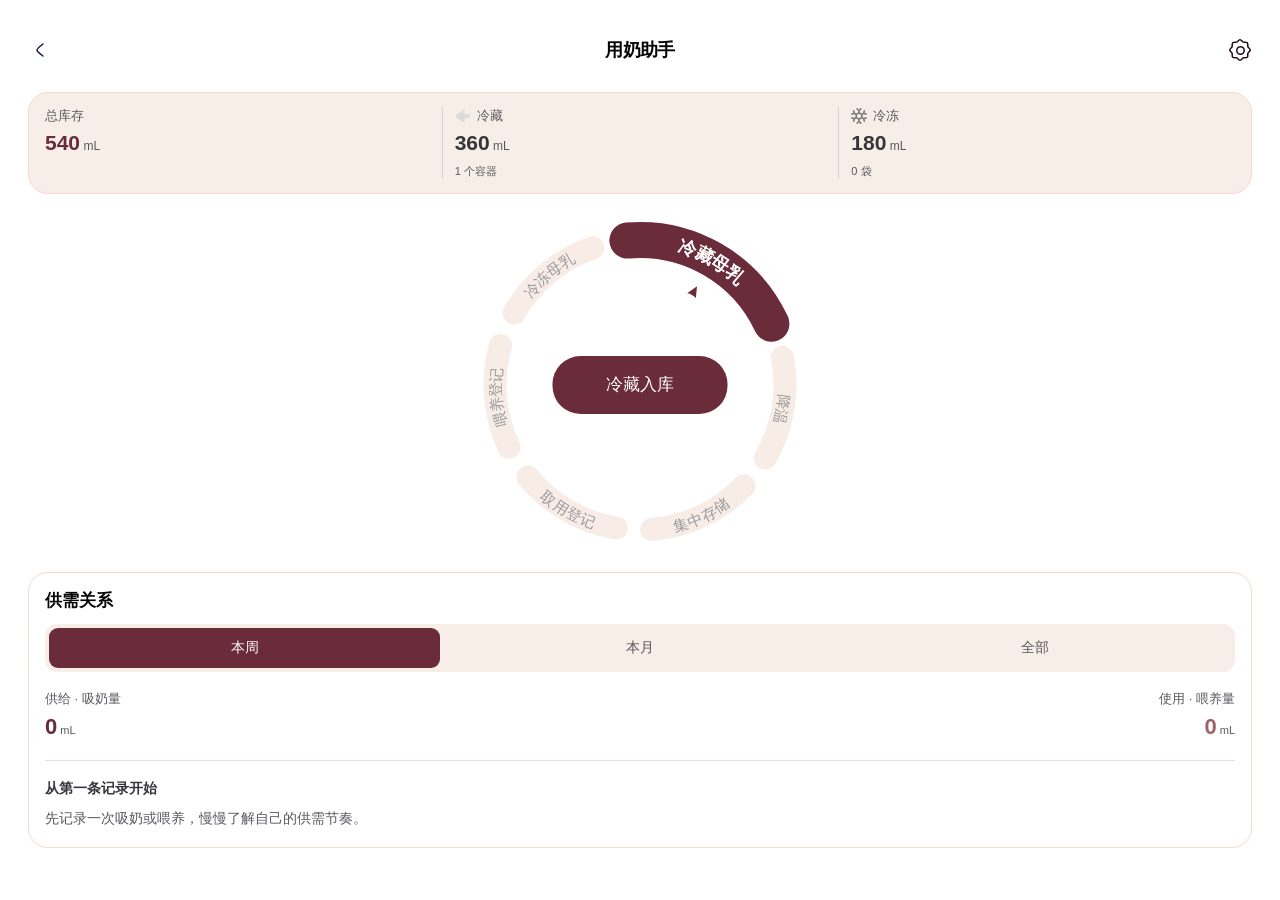
==== milk-flow/index.html @ 98e2536b "Publish standalone milk assistant demo" ====
<!doctype html>
<html lang="zh-CN">
<head><meta charset="utf-8"><meta name="viewport" content="width=device-width,initial-scale=1"><title>用奶助手 · Momcozy</title><link rel="stylesheet" href="style.css?v=20261014-layout-foundation-25"><link rel="stylesheet" href="embedded.css?v=20261014-layout-foundation-25"></head>
<body>
<main class="showcase">
  <button id="reset" hidden></button>
  <section id="milk-flow-root" class="phone" aria-label="母乳管理 App 演示"><div class="status"><b>9:41</b><span>●●●　▰</span></div><header class="app-header"><button class="flow-back" data-action="flowBack" aria-label="返回"><img src="../assets/ms-back.svg" alt=""></button><h1 id="milk-flow-page-title" class="brand">用奶助手</h1><button class="avatar" aria-label="奶仓设置" data-action="settings"><img src="../assets/figma-review-r2/control-setting-a.svg" alt=""><img src="../assets/figma-review-r2/control-setting-b.svg" alt=""></button></header><div id="page" class="page"></div><div id="resume"></div><nav class="bottom-nav"><button class="selected" data-tab="首页">⌂<span>首页</span></button><button data-tab="记录">◷<span>记录</span></button><button data-tab="我的">○<span>我的</span></button></nav>
    <div id="overlay" class="overlay hidden"><button id="scrim" class="scrim" aria-label="收起待用奶"></button><section class="sheet" role="dialog" aria-modal="true" aria-label="待用奶工具"><div class="handle"></div><header class="sheet-header"><div><span class="eyebrow">MILK FLOW</span><h2 id="sheet-title">待用奶</h2></div><button id="collapse" class="icon-btn" aria-label="收起工具">收起</button></header><div id="sheet-content" class="sheet-content"></div></section></div>
    <div id="interaction-layer" class="interaction-layer hidden"></div>
    <div id="toast" class="toast" role="status"></div>
  </section>
</main><script src="app.js?v=20261014-layout-foundation-25"></script></body></html>
---- milk-flow/style.css ----
/* Momcozy warm palette: Figma Qb1QP9o3bWKKk7hclcImFx, node 44:7576. */
:root{--ink:#35353b;--sub:#59585e;--accent:#6a2b3a;--blush:#fce4e2;--cream:#fef9f6;--line:#f1dace;--gold:#b27a7e}*{box-sizing:border-box}body{margin:0;background:#f8eee8;color:var(--ink);font-family:'Noto Sans SC',-apple-system,BlinkMacSystemFont,'Segoe UI',sans-serif;font-size:14px}button,input,select{font:inherit}button{cursor:pointer;color:inherit}button:focus-visible{outline:3px solid #b27a7e;outline-offset:3px}button{border:0}h1,h2,h3,p{margin:0}button:disabled{opacity:.6;cursor:default}.showcase{min-height:100vh;display:flex;align-items:center;justify-content:center;gap:100px;padding:32px}.intro{width:350px}.eyebrow{font-size:10px;letter-spacing:2px;font-weight:700;color:var(--sub)}.intro h1{font-size:43px;line-height:1.5;letter-spacing:-1px;margin:23px 0}.intro>p{color:var(--sub);line-height:1.9;font-size:16px}.legend{display:flex;gap:20px;margin:30px 0;font-size:12px}.legend span{display:flex;align-items:center;gap:7px}.dot{width:9px;height:9px;border-radius:50%;display:inline-block}.muted{background:#f1dace}.mint{background:#deaba6}.dark{background:var(--accent)}.demo-note{font-size:12px;line-height:1.9;color:var(--sub);border-top:1px solid #f1dace;padding-top:20px}.reset{padding:12px 0;background:transparent;color:var(--sub);font-size:12px;margin-top:12px}.phone{position:relative;width:414px;height:850px;background:#fef9f6;border:8px solid #fff;border-radius:46px;box-shadow:0 20px 70px #6a2b3a18;overflow:hidden;flex-shrink:0}.status{height:39px;display:flex;justify-content:space-between;padding:13px 25px 0;font-size:11px}.app-header{height:75px;padding:16px 23px;display:flex;align-items:center;justify-content:space-between}.brand{font-size:24px;font-weight:700;letter-spacing:-1px}.brand span{display:block;font-size:10px;letter-spacing:2px;font-weight:400;color:var(--sub);margin-top:2px}.avatar{width:36px;height:36px;border-radius:50%;background:#fce4e2;font-weight:600}.page{padding:18px 22px 115px;height:calc(100% - 176px);overflow:auto}.greeting{font-size:23px;margin:4px 0 8px}.muted-text{color:var(--sub);font-size:12px;line-height:1.7}.section-label{font-size:11px;color:var(--sub);letter-spacing:1px;margin:26px 0 12px}.card{background:#fff;border:1px solid var(--line);border-radius:22px;padding:19px;margin-bottom:12px}.inventory{display:flex;justify-content:space-between;align-items:center}.quantity{font-size:28px;letter-spacing:-1px;font-weight:600;margin:12px 0 4px}.quantity small{font-size:12px;letter-spacing:0;color:var(--sub);font-weight:400}.pill{padding:5px 8px;border-radius:9px;font-size:10px;background:var(--blush);color:var(--accent);display:inline-block}.flow-card{background:#fff0ef;border-color:#f1dace;text-align:left;display:block;width:100%;position:relative}.flow-card h3{font-size:19px;margin:4px 0 8px}.flow-card p{font-size:12px;color:var(--sub);line-height:1.7;max-width:230px}.flow-card .arrow{position:absolute;right:20px;top:30px;font-size:25px}.mini-ring{width:54px;height:54px;border:7px solid #efbbb8;border-top-color:var(--accent);border-radius:50%;float:right;margin-top:12px}.mini-label{font-size:11px;margin-top:17px;color:var(--accent)}.bottom-nav{height:62px;position:absolute;bottom:0;left:0;right:0;background:#fff;border-top:1px solid var(--line);display:flex;justify-content:space-around;padding:6px 0 11px;z-index:2}.bottom-nav button{background:none;width:75px;font-size:22px;color:#b27a7e}.bottom-nav span{display:block;font-size:10px;margin-top:2px}.bottom-nav .selected{color:var(--accent)}.resume-bar{position:absolute;bottom:75px;left:14px;right:14px;padding:12px 14px;background:var(--ink);color:#fff;border-radius:16px;box-shadow:0 5px 20px #6a2b3a20;z-index:3;text-align:left;width:calc(100% - 28px);display:flex;align-items:center;gap:10px}.resume-bar .pulse{width:7px;height:7px;background:#efbbb8;border-radius:50%;flex-shrink:0}.resume-bar b{display:block;font-size:12px}.resume-bar small{display:block;font-size:10px;color:#fce4e2;margin-top:3px}.resume-bar .chev{margin-left:auto}.hidden{display:none!important}.overlay{position:absolute;inset:0;z-index:10}.scrim{position:absolute;inset:0;background:#35353b3d;animation:fade .2s}.sheet{position:absolute;bottom:0;left:0;right:0;height:calc(100% - 48px);border-radius:29px 29px 0 0;background:#fef9f6;display:flex;flex-direction:column;animation:rise .4s cubic-bezier(.2,.8,.2,1)}.handle{width:35px;height:4px;border-radius:5px;background:#deaba6;flex-shrink:0;margin:11px auto 0}.sheet-header{display:flex;justify-content:space-between;align-items:center;padding:15px 22px 8px;flex-shrink:0}.sheet-header h2{font-size:21px;margin-top:4px}.icon-btn{background:#f8eee8;border-radius:50%;width:33px;height:33px;font-size:23px}.sheet-content{padding:10px 19px 24px;overflow-y:auto;flex:1;min-height:0}.scope{display:flex;align-items:center;justify-content:space-between;margin:0 3px 7px}.scope small{font-size:11px;color:var(--sub)}.text-btn{background:none;padding:7px 4px;font-size:11px;color:var(--accent)}.dial-wrap{position:relative;max-width:350px;margin:auto}.dial{width:100%;display:block;overflow:visible}.sector{cursor:pointer;transition:stroke .2s}.sector:hover{filter:brightness(.95)}.dial text{font-family:inherit;pointer-events:none}.sector-used{stroke-dasharray:700;animation:sweep .65s ease-out}.sub-node{cursor:pointer;animation:fade .25s}.center-title{font-size:18px;font-weight:600;fill:var(--ink)}.center-sub{font-size:11px;fill:var(--sub)}.dial-label{font-size:11px;font-weight:500;fill:var(--ink)}.dial-center-button{cursor:pointer}.context-row{display:flex;gap:8px;margin:7px 0 14px}.context-row button{flex:1;padding:10px;border:1px solid var(--line);background:#fff;border-radius:13px;font-size:11px}.context-row button.active{background:#fff0ef;border-color:#deaba6}.task-card{background:#fff0ef;padding:12px 14px;border-radius:14px;display:flex;justify-content:space-between;align-items:center;margin-bottom:12px;font-size:12px}.task-card small{display:block;color:var(--sub);font-size:10px;margin-top:4px}.helper{font-size:11px;text-align:center;color:var(--sub);line-height:1.8;margin:0 0 11px}.panel-title{display:flex;align-items:center;justify-content:space-between;margin:9px 0 12px}.panel-title h3{font-size:14px}.event{display:flex;gap:10px;margin-top:12px}.event i{width:6px;height:6px;border-radius:50%;background:#deaba6;margin-top:6px;flex-shrink:0}.event b{font-size:12px;font-weight:500}.event small{display:block;font-size:10px;color:var(--sub);line-height:1.6;margin-top:3px}.empty{font-size:12px;color:var(--sub);line-height:1.8;padding:10px 0}.tool-top{display:flex;align-items:center;justify-content:space-between;margin-bottom:17px}.tool-top .text-btn{font-size:12px}.tool-subtitle{font-size:12px;color:var(--sub);line-height:1.8;margin:8px 0 18px}.tool-card{background:#fff;border:1px solid var(--line);border-radius:20px;padding:18px;margin-bottom:14px}.tool-card h3{font-size:16px;margin-bottom:8px}.field{display:block;font-size:12px;color:var(--sub);margin:14px 0 6px}input,select{width:100%;padding:13px;background:#fef9f6;border:1px solid #f1dace;border-radius:12px;min-width:0;color:var(--ink)}.input-unit{position:relative}.input-unit input{padding-right:48px}.input-unit span{position:absolute;right:15px;top:14px;font-size:12px;color:var(--sub)}.primary{background:var(--accent);color:#fff;width:100%;border-radius:13px;padding:14px;font-weight:500;font-size:13px}.secondary{background:#f8eee8;width:100%;border-radius:13px;padding:13px;font-size:12px;margin-top:9px}.risk{background:#fff0ef;color:#6a2b3a;border:1px solid #deaba6;border-radius:14px;padding:13px 14px;font-size:11px;line-height:1.9;margin:13px 0}.risk b{display:block;font-size:12px;margin-bottom:3px}.guide-list{padding-left:19px;margin:12px 0 0;font-size:12px;line-height:1.9;color:var(--sub)}.guide-list li{margin-bottom:8px}.all-list{display:grid;gap:8px}.all-group{display:flex;align-items:center;justify-content:space-between;margin:15px 0 8px;font-size:13px}.all-group button{font-size:10px;background:#f8eee8;padding:6px 9px;border-radius:8px}.all-list button{display:flex;align-items:center;justify-content:space-between;text-align:left;background:#fff;padding:13px;border:1px solid var(--line);border-radius:12px;min-height:46px;font-size:12px}.all-list small{color:var(--sub);font-size:10px}.timer-wrap{width:220px;max-width:100%;position:relative;margin:12px auto}.timer-wrap svg{width:100%;transform:rotate(-90deg)}.timer-center{position:absolute;inset:0;display:flex;align-items:center;justify-content:center;flex-direction:column}.timer-center strong{font-size:40px;letter-spacing:-2px}.timer-center small{font-size:11px;color:var(--sub);margin:6px 0}.timer-progress{transition:stroke-dashoffset .4s linear}.tool-entrance{animation:fade .25s,settle .35s}.toast{position:absolute;bottom:88px;left:25px;right:25px;border-radius:12px;padding:13px;background:#35353bf2;color:#fff;font-size:12px;text-align:center;opacity:0;pointer-events:none;z-index:30;transition:opacity .2s}.toast.show{opacity:1}.stock-list{display:grid;gap:10px}.stock-item{padding:15px;border:1px solid var(--line);border-radius:15px;background:#fff;display:flex;justify-content:space-between}.stock-item b{font-size:13px}.stock-item small{display:block;color:var(--sub);font-size:10px;margin-top:5px}@keyframes rise{from{transform:translateY(100%)}to{transform:translateY(0)}}@keyframes fade{from{opacity:0}to{opacity:1}}@keyframes settle{from{transform:scale(.97)}to{transform:scale(1)}}@keyframes sweep{from{stroke-dashoffset:700}to{stroke-dashoffset:0}}@media(max-width:850px){.showcase{gap:25px;padding:20px}.intro{width:260px}.intro h1{font-size:31px}}@media(max-width:650px){body{background:#fef9f6}.intro{display:none}.showcase{padding:0;display:block;min-height:0}.phone{width:100%;height:100dvh;min-height:640px;border:0;border-radius:0;box-shadow:none}.sheet{height:calc(100% - 40px)}.page{padding-top:10px}}@media(prefers-reduced-motion:reduce){*,*:before,*:after{animation:none!important;transition:none!important}}
:root .sub-arc-bar{margin:-8px 0 20px;background:#fff0ef;border-radius:16px;padding:8px 8px 10px;overflow:hidden}.sub-arc-bar svg{width:100%;height:60px;display:block;overflow:visible}.sub-arc-bar svg circle[data-tool]{cursor:pointer}.sub-arc-labels{display:flex;gap:3px;justify-content:space-around}.sub-arc-labels button{padding:7px 3px;background:none;font-size:10px;flex:1;min-width:0;line-height:1.5;color:var(--sub);border-radius:8px}.sub-arc-labels button.active{background:#fce4e2;color:var(--accent);font-weight:600}
:root .overlay.closing .sheet{animation:none;transform:translateY(100%);transition:transform .22s ease-in}.overlay.closing .scrim{opacity:0;transition:opacity .22s ease-in}
.all-overview{width:210px;margin:-12px auto -5px;animation:shrink-ring .35s ease-out}.all-overview .center-title{font-size:19px}.all-overview .center-sub{font-size:12px}@keyframes shrink-ring{from{transform:scale(1.3);opacity:.5}to{transform:scale(1);opacity:1}}
.workspace-dial{width:100%;max-width:350px;margin:0 auto}.workspace-dial .step-number{font-size:9px;fill:#59585e;pointer-events:none}.workspace-dial .dial-label{font-size:12px}.clock-number{font-size:35px;fill:var(--ink);font-weight:600;letter-spacing:-1px}.clock-progress{transition:stroke-dashoffset .6s linear;animation:ring-focus .35s ease-out}.clock-track,.selected-inner{animation:ring-focus .35s ease-out}.workspace-dial.focused .center-sub{font-size:10px}.start-guide{border-top:1px solid var(--line);padding:15px 3px 8px}.start-guide>b{font-size:12px}.start-guide p{font-size:12px;color:var(--sub);line-height:1.9;margin:8px 0 12px}.start-guide>small{display:block;text-align:center;color:var(--sub);font-size:11px;margin:10px 0}.inline-tool{padding:0 3px;animation:fade .2s}.inline-tool>.primary{margin-top:12px}.inline-tool .field{margin-top:0}.inline-tool>.risk{margin-top:0}.inline-tool .quiet-note{font-size:11px;line-height:1.8;color:var(--sub);margin:12px 0}.inline-guide{border-top:1px solid var(--line);padding:13px 2px;font-size:11px;line-height:1.8;color:var(--sub);margin-top:9px}.inline-guide summary{cursor:pointer;color:var(--accent);font-size:11px}.inline-guide p{padding-top:10px;line-height:1.9}.inline-guide select{margin-top:10px}.step-footer{display:flex;align-items:center;justify-content:space-between;gap:10px;padding-top:9px;border-top:1px solid var(--line)}.step-footer>span{color:var(--sub);font-size:10px}.inline-actions{display:flex;flex-wrap:wrap;justify-content:space-between;margin:9px 0}.secondary-link{display:block;margin:9px auto}.detail-row{display:flex;justify-content:space-between;margin:9px 0;gap:12px}.detail-row b{font-weight:500;color:var(--ink)}.completed-inline{padding:15px 0;text-align:center}.completed-inline>b{display:block;font-size:13px;line-height:1.8;margin:12px 0 16px}.completed-inline>.text-btn{margin:10px 0}.context-row>span{flex:1;text-align:center;font-size:11px;padding:10px 4px;background:#f8eee8;border-radius:12px}.custom-row{display:flex;gap:8px;align-items:center}.custom-row>button:first-child{flex:1}.custom-row>.pin-btn{width:48px;justify-content:center;font-size:10px;background:#f8eee8}.warm-clock{transform-origin:175px 175px;animation:clock-rotate 20s linear infinite}@keyframes ring-focus{from{opacity:0;stroke-width:1}to{opacity:1}}@keyframes clock-rotate{to{transform:rotate(360deg)}}
.workspace-dial{position:relative}.dial-center{position:absolute;top:50%;left:50%;transform:translate(-50%,-50%);width:48%;display:flex;flex-direction:column;align-items:center;gap:5px;text-align:center}.dial-center>small{font-size:10px;line-height:1.5;color:var(--sub)}.milk-sides{display:flex;width:100%;justify-content:space-evenly;margin:0;font-size:9px;color:var(--sub)}.milk-sides b{display:block;font-size:15px;font-weight:600;color:var(--ink);line-height:1.4}.milk-sides i{font-size:9px;font-weight:400;font-style:normal}.center-total{line-height:1.2;margin:2px 0}.center-total b{font-size:27px;letter-spacing:-.5px}.center-total span{font-size:10px;color:var(--sub)}.center-main{min-height:44px;width:100%;max-width:148px;border-radius:22px;background:var(--accent);color:#fff;padding:9px 8px;font-size:11px;font-weight:500;line-height:1.4}.center-help{background:none;font-size:10px;color:var(--accent);min-height:36px;padding:5px;line-height:1.4}.center-clock{font-size:33px;letter-spacing:-1px;line-height:1.3}.measure-center{gap:2px}.measure-center .center-total b{font-size:23px}.measure-center .center-main{font-size:10px}.measure-center .center-help{min-height:32px}.touch-amount{padding:14px;background:#f8eee8;border-radius:20px;margin:9px 0 15px;text-align:center}.touch-amount>small{font-size:11px;color:var(--sub)}.amount-row{display:flex;align-items:center;justify-content:center;gap:22px;margin:10px 0}.amount-row>button{min-width:48px;height:48px;border-radius:50%;background:#fff;border:1px solid #f1dace;font-size:24px}.amount-row>div{min-width:80px}.amount-row b{font-size:29px;letter-spacing:-1px}.amount-row span{font-size:11px;color:var(--sub)}.amount-presets,.source-chips,.reminder-chips{display:flex;gap:6px;justify-content:center;flex-wrap:wrap}.amount-presets button,.source-chips button,.reminder-chips button{min-height:44px;border-radius:13px;background:#fff;padding:9px 10px;font-size:11px;color:var(--accent);border:1px solid #f1dace}.source-chips button.active,.reminder-chips button.active{background:#fce4e2;border-color:#deaba6;font-weight:600}.record-source{display:flex;justify-content:space-between;gap:10px;font-size:10px;color:var(--sub);padding-top:10px;border-top:1px solid var(--line)}.edit-panel>b{font-size:14px}.knowledge-card{background:#fff0ef;border:1px solid #f1dace;border-radius:18px;padding:15px;margin-bottom:15px}.knowledge-card header{display:flex;justify-content:space-between;align-items:center}.knowledge-card b{font-size:13px}.knowledge-card header button{width:36px;height:36px;background:none;font-size:23px}.knowledge-card p{font-size:11px;color:var(--sub);line-height:1.9;margin-top:9px}.compact-risk{padding:12px 14px;font-size:11px}.reminder-settings>small{display:block;text-align:center;font-size:11px;color:var(--sub);margin:14px 0 9px}.amount-row>#precise-value{width:150px;min-width:0;font-size:24px;text-align:center}.amount-row>#precise-value+button{font-size:12px;width:52px;border-radius:14px}@media(max-width:350px){.dial-center{width:49%}.milk-sides b{font-size:13px}.center-total b{font-size:24px}.center-main{font-size:10px}.measure-center>small{font-size:9px}.measure-center .center-total b{font-size:21px}.measure-center .center-main{min-height:40px}.measure-center .center-help{min-height:28px}.amount-row{gap:14px}.amount-presets button{padding:8px;font-size:10px}}
.knowledge-center{width:47%;gap:5px}.knowledge-center>b{font-size:12px;line-height:1.4}.knowledge-center>p{font-size:10px;line-height:1.7;color:var(--sub);margin:0;max-height:87px;overflow:auto;overscroll-behavior:contain}.knowledge-navigation{display:flex;align-items:center;justify-content:center;width:100%;gap:2px}.knowledge-navigation button{min-height:36px;min-width:32px;background:none;color:var(--accent);font-size:11px}.knowledge-navigation button:first-child,.knowledge-navigation button:last-child{font-size:22px}.knowledge-navigation button:nth-child(2){flex:1;font-size:10px}
/* Stable responsibilities: outer stage entry, center state/action/help, lower settings/guidance/receipt/navigation. */
.center-status{height:86px;width:100%;display:flex;flex-direction:column;justify-content:center;align-items:center;gap:3px}.center-status>small{font-size:10px;color:var(--sub);line-height:1.5}.dial-center{gap:4px}.center-main{min-height:44px}.center-help{min-height:32px}.stable-region{border-top:1px solid var(--line);padding:14px 0}.stable-region>h3{font-size:11px;font-weight:600;color:var(--sub);margin:0 0 10px}.parameter-summary{display:flex;justify-content:space-between;align-items:center;gap:10px;font-size:11px;line-height:1.8;margin-top:10px}.parameter-summary>span{color:var(--sub)}.parameter-summary>b{font-weight:500;text-align:right}.parameter-actions{display:flex;justify-content:space-between;gap:8px}.guidance-region>p,.receipt-region>p{font-size:11px;line-height:1.8;color:var(--sub)}.guidance-region .knowledge-card{margin:12px 0 0}.receipt-region{min-height:75px}.navigation-region>small{display:block;text-align:center;font-size:10px;color:var(--sub);line-height:1.6;margin-top:6px}.navigation-region>.text-btn{display:block;margin:6px auto}.tool-mode{display:flex;padding:4px;background:var(--cream);border:1px solid var(--line);border-radius:14px;gap:4px;margin-bottom:12px}.tool-mode button{flex:1;min-height:44px;background:none;border-radius:10px;font-size:12px}.tool-mode button.active{background:var(--blush);color:var(--accent);font-weight:600}.parameter-region .touch-amount{margin:0 0 10px}.parameter-region>.field{margin-top:12px}@media(max-width:350px){.center-status{height:78px}.center-status>small{font-size:9px}}
/* Local interaction revision: all tool controls live inside the dial. */
.scope{margin-bottom:8px}.workspace-dial{max-width:350px}.workspace-dial .dial-label{font-size:11px}.workspace-dial .step-number{font-size:9px}.local-tool{width:52%;height:190px;gap:4px;justify-content:center}.local-tool>small{font-size:10px;line-height:1.4;color:var(--sub)}.local-tool .center-main{max-width:155px;width:100%;min-height:38px;padding:8px 5px;font-size:11px}.local-tool .center-total{margin:0}.local-tool .center-total b{font-size:28px}.local-tool .milk-sides{font-size:9px;gap:12px;width:auto}.local-tool .milk-sides b{font-size:14px}.local-link{background:none;color:var(--accent);font-size:10px;line-height:1.3;min-height:28px;padding:5px 3px}.local-links{display:flex;justify-content:center;gap:8px;width:100%;align-items:center}.local-amount{width:100%;display:flex;align-items:center;justify-content:center;gap:4px}.local-amount>button{width:34px;min-width:34px;height:38px;border-radius:12px;background:#fef9f6;border:1px solid var(--line);font-size:20px}.local-amount>input{width:76px;min-width:0;height:44px;padding:0;border:0;background:none;font-size:27px;font-weight:600;text-align:center;border-radius:8px;appearance:textfield}.local-amount>input::-webkit-inner-spin-button{appearance:none}.local-amount>input:focus{outline:2px solid var(--accent);background:#fef9f6}.local-minutes{display:flex;width:100%;gap:3px;margin:6px 0}.local-minutes button{flex:1;min-width:0;min-height:36px;background:#fef9f6;border:1px solid var(--line);border-radius:10px;padding:4px 2px;font-size:10px}.local-minutes .active{background:var(--blush);border-color:#b27a7e}.local-title{font-size:12px;line-height:1.5}.local-guide{font-size:11px;line-height:1.7;color:var(--sub);margin:2px 0;max-height:105px;overflow:auto;overscroll-behavior:contain}.local-guide-nav{display:flex;align-items:center;width:100%;justify-content:center;gap:5px}.local-guide-nav button{min-height:32px;background:none;color:var(--accent);font-size:10px;padding:4px}.local-guide-nav button:first-child,.local-guide-nav button:last-child{font-size:22px;min-width:30px}.local-done{width:30px;height:30px;display:grid;place-items:center;background:var(--accent);color:#fff;border-radius:50%;font-size:18px;margin:2px}.milk-summary{display:grid;grid-template-columns:repeat(3,minmax(0,1fr));gap:8px;padding:18px 0;margin:6px 3px 0;border-top:1px solid var(--line);border-bottom:1px solid var(--line)}.milk-summary>div{text-align:center}.milk-summary small{display:block;font-size:10px;color:var(--sub);margin-bottom:6px}.milk-summary b{font-size:20px;font-weight:600}.milk-summary i{font-size:10px;font-style:normal;font-weight:400;color:var(--sub)}.last-record{padding:16px 3px;font-size:11px;line-height:1.8}.last-record>small{font-size:10px;color:var(--sub)}.last-record p{margin-top:6px}.global-start{position:absolute;top:67%;left:50%;transform:translateX(-50%);width:43%}.global-start .center-main{font-size:11px;min-height:36px}.clock-track{animation:timer-track-in .65s ease-out}.clock-progress{animation:timer-unfold .75s cubic-bezier(.2,.8,.2,1)}.warm-clock{animation:timer-unfold .65s ease-out,clock-rotate 20s linear infinite}.sector-used{stroke-dasharray:150;animation:arc-activate .6s ease-out}.timer-mode .local-tool{height:172px}.toast{bottom:20px;font-size:11px;pointer-events:none}@keyframes arc-activate{from{stroke-dashoffset:150;opacity:.45}to{stroke-dashoffset:0;opacity:1}}@keyframes timer-unfold{from{stroke-dasharray:678.58;stroke-dashoffset:678.58;opacity:.15}to{opacity:1}}@keyframes timer-track-in{from{opacity:0;transform:scale(1.12);transform-origin:175px 175px}to{opacity:1;transform:scale(1)}}@media(max-width:350px){.sheet-content{padding-left:12px;padding-right:12px}.local-tool{height:172px;width:52%}.local-tool .center-main{font-size:10px;min-height:36px}.local-tool>small{font-size:9px}.local-amount>input{font-size:24px;width:66px}.local-amount>button{width:30px;min-width:30px;height:36px}.local-guide{font-size:10px;line-height:1.6;max-height:94px}.local-title{font-size:11px}.local-link{font-size:9px;min-height:26px}.timer-mode .local-tool{height:150px}.center-clock{font-size:30px}.milk-summary b{font-size:18px}}

.timer-mode .local-tool{width:46%;height:156px}.timer-mode .center-main{max-width:138px}.timer-mode .local-tool>.local-links{gap:5px}@media(max-width:350px){.timer-mode .local-tool{height:140px}.timer-mode .center-main{max-width:128px;min-height:34px}.timer-mode .local-tool{gap:3px}}
/* Single large ring. Center contains exactly one primary control OR one live value. */
.single-ring .single-center{width:56%;height:auto;gap:0;min-height:60px}.ring-main{background:var(--accent);color:#fff;border-radius:28px;width:100%;max-width:180px;min-height:56px;padding:13px 16px;font-size:15px;line-height:1.5;font-weight:500}.ring-main:disabled{background:#b27a7e;opacity:1}.whole-time{font-size:54px;font-weight:600;letter-spacing:-2px;line-height:1.2;color:var(--accent);font-variant-numeric:tabular-nums}.single-ring .whole-progress{transition:stroke-dashoffset .8s linear}.single-ring .stage-node{transition:opacity .45s ease}.substep-label{font-size:10px;fill:var(--accent);font-weight:500;pointer-events:none}.active-hit{cursor:pointer}.stage-information{margin:10px 3px 0;padding:16px 0;border-top:1px solid var(--line)}.stage-information>h3{font-size:11px;color:var(--sub);font-weight:500;margin-bottom:15px}.stage-data{display:grid;grid-auto-flow:column;grid-auto-columns:minmax(0,1fr);gap:12px}.stage-data>div{min-width:0}.stage-data span{display:block;color:var(--sub);font-size:11px;line-height:1.5;margin-bottom:6px}.stage-data b{display:block;font-size:21px;font-weight:600;line-height:1.5;white-space:nowrap}.data-line{display:flex;justify-content:space-between;align-items:center;gap:12px;margin-top:10px;min-height:36px}.data-line>span{font-size:11px;color:var(--sub);line-height:1.6}.data-line .text-btn{min-height:40px;flex-shrink:0;font-size:11px}.data-options{display:flex;gap:6px;flex-wrap:wrap;margin-top:12px}.data-options button{min-height:42px;padding:9px 11px;border:1px solid var(--line);background:#fef9f6;border-radius:12px;font-size:11px}.data-options button.active{background:var(--blush);border-color:#b27a7e}.fixed-bubble{display:flex;gap:9px;align-items:flex-start;margin:0 3px;background:#fff0ef;border:1px solid #f1dace;border-radius:16px;padding:13px 14px;min-height:78px}.fixed-bubble>span{color:var(--accent);font-size:13px;line-height:1.8;flex-shrink:0}.fixed-bubble>p{font-size:11px;line-height:1.8;color:var(--sub);overflow-wrap:anywhere}.stage-actions{display:flex;gap:6px;flex-wrap:wrap;margin:12px 3px}.stage-actions button{min-height:40px;padding:9px 10px;border:1px solid var(--line);background:#f8eee8;border-radius:12px;color:var(--accent);font-size:11px;line-height:1.5}.data-editor{padding:14px;margin:10px 0 0;background:#f8eee8;border-radius:15px}.data-editor label{display:block;font-size:11px;color:var(--sub);margin-bottom:10px}.data-editor>div{display:flex;gap:8px;align-items:center}.data-editor input{font-size:23px;text-align:center;padding:8px;min-width:0;flex:1;max-width:180px}.data-editor button{height:44px;min-width:44px;background:#fef9f6;border:1px solid var(--line);border-radius:11px;font-size:20px}.data-editor .editor-actions{margin-top:10px;justify-content:flex-end}.data-editor .editor-actions button{font-size:12px;padding:8px 15px}.data-editor .editor-actions button:first-child{background:var(--accent);color:#fff}.scope{min-height:36px;gap:8px}.scope>div{display:flex;gap:8px;flex-shrink:0}.scope>small{line-height:1.6}.single-ring .dial-label{font-size:11px}@media(max-width:350px){.ring-main{font-size:13px;min-height:52px;padding:12px;max-width:165px}.whole-time{font-size:47px}.stage-data b{font-size:19px}.stage-data span{font-size:10px}.substep-label{font-size:9px}.stage-information{margin-top:6px}.scope>div{gap:3px}.scope .text-btn{font-size:10px}}
/* Browser review: one tool entry, record cards, inventory-only lower area. */
.ring-surface{position:relative;width:100%}.single-ring .single-center{width:56%;min-height:0}.single-ring .dial-label{font-size:15px;font-weight:500;fill:var(--ink)}.single-ring .substep-label{font-size:13px}.ring-main{font-size:17px;min-height:58px;max-width:180px}.sheet-header{padding-bottom:12px}.sheet-header .icon-btn{width:auto;min-width:58px;height:40px;font-size:14px;border-radius:13px;padding:8px 12px}.ring-timer-actions{display:flex;gap:8px;justify-content:center;margin:4px 4px 18px}.ring-timer-actions>button{flex:1;min-height:44px;background:#f8eee8;color:var(--accent);border:1px solid var(--line);border-radius:13px;font-size:14px;padding:8px 4px;white-space:nowrap}.ring-timer-actions>button:first-child{background:var(--accent);color:#fff;border-color:var(--accent)}.warehouse-summary{display:grid;grid-template-columns:repeat(2,minmax(0,1fr));gap:24px;margin:10px 4px 22px;border-top:1px solid var(--line);padding-top:20px}.warehouse-summary span{display:block;font-size:14px;color:var(--sub);margin-bottom:8px}.warehouse-summary b{font-size:26px;font-weight:600;white-space:nowrap}.warehouse-summary i{font-size:14px;font-style:normal;font-weight:400}.fixed-bubble{display:block;margin:0 4px;min-height:0;padding:16px 18px;border-radius:18px;background:#fff0ef}.fixed-bubble p{font-size:15px;line-height:1.8;color:#59585e;margin:0;overflow-wrap:break-word}.record-overlay{position:absolute;inset:0;z-index:25}.record-scrim{position:absolute;inset:0;background:#35353b66;animation:fade .2s;width:100%;height:100%}.record-sheet{position:absolute;bottom:0;left:0;right:0;background:#fef9f6;border-radius:28px 28px 0 0;padding:0 22px 24px;max-height:calc(100% - 96px);overflow:auto;box-shadow:0 -15px 45px #35353b18;animation:rise .32s cubic-bezier(.22,1,.36,1)}.record-sheet .handle{margin-bottom:12px}.record-sheet header{display:flex;justify-content:space-between;align-items:center;margin:0 0 22px;gap:12px}.record-sheet h2{font-size:21px;line-height:1.5}.record-sheet header>button{width:44px;height:44px;background:#f8eee8;border-radius:50%;font-size:26px;flex-shrink:0}.card-sides{display:grid;grid-template-columns:repeat(2,minmax(0,1fr));gap:14px;margin-bottom:20px}.card-sides label,.card-label{font-size:14px;color:var(--sub);line-height:1.6}.card-sides input{display:block;margin-top:8px;font-size:21px;background:#fff;padding:12px;min-height:50px;width:100%}.card-sides input::placeholder{font-size:12px}.card-label{display:block;margin-bottom:10px}.card-amount{display:flex;align-items:center;gap:12px}.card-amount button{width:48px;height:50px;flex-shrink:0;background:#fff;border:1px solid var(--line);border-radius:13px;font-size:25px}.card-amount input{min-width:0;width:100%;flex:1;text-align:center;font-size:28px;min-height:58px;padding:8px;background:#fff;border-radius:14px}.record-save{width:100%;background:var(--accent);color:#fff;border-radius:15px;min-height:52px;font-size:16px;padding:13px}.card-target{font-size:15px;color:var(--sub);margin-top:16px}.card-time-options{display:grid;grid-template-columns:repeat(3,minmax(0,1fr));gap:8px;margin:16px 0 24px}.card-time-options button{min-height:50px;background:#fff;border:1px solid var(--line);border-radius:12px;font-size:14px;padding:8px 4px}.card-time-options button.active{background:var(--blush);border-color:#b27a7e;color:var(--accent)}#record-error{font-size:14px;color:var(--accent);line-height:1.5;margin:12px 0;min-height:10px}.record-sheet input:focus-visible{outline:2px solid var(--accent);outline-offset:2px}.record-sheet input::-webkit-inner-spin-button{appearance:none}@media(max-width:350px){.single-ring .dial-label{font-size:15px}.single-ring .substep-label{font-size:12px}.ring-main{font-size:16px;min-height:54px}.warehouse-summary{gap:18px}.warehouse-summary b{font-size:24px}.fixed-bubble{padding:14px 15px}.fixed-bubble p{font-size:15px}.record-sheet{padding-left:18px;padding-right:18px}.card-sides{gap:12px}.card-amount{gap:8px}.card-time-options button{font-size:13px}.ring-timer-actions>button{font-size:13px}}
.compact-clock{width:42px;height:42px;display:block;flex-shrink:0}.compact-clock svg{width:100%;height:100%}.compact-timer{padding:10px 14px}.compact-timer b{font-size:13px}.compact-timer small{font-size:17px;line-height:1.3;color:#fff;letter-spacing:.5px;font-variant-numeric:tabular-nums}.resume-bar .chev{font-size:13px}
/* Inline tool area: grows in place of inventory, no nested sheet. */
.selected-label{fill:#fff!important}.work-area{overflow:hidden}.inline-record{border-top:1px solid var(--line);margin:10px 4px 22px;padding:18px 0 0}.inline-record header{display:flex;align-items:center;justify-content:space-between;margin-bottom:20px;gap:12px}.inline-record h2{font-size:21px;line-height:1.5}.inline-record header>button{width:44px;height:44px;background:#f8eee8;border-radius:50%;font-size:25px;flex-shrink:0}.inline-record .card-sides{margin-top:18px}.inline-record input[type=datetime-local]{font-size:15px;padding:13px;max-width:100%;min-width:0;background:#fff}.inline-record .card-amount{margin-bottom:18px}.pump-time{font-size:12px;line-height:1.5;color:var(--sub);min-height:18px;margin-bottom:7px;text-align:center}.pump-sides{font-size:12px;line-height:1.5;color:#8a777b;margin-top:9px;white-space:nowrap}.milk-value-trigger{background:none;display:flex;align-items:center;justify-content:center;gap:10px;color:var(--accent);min-height:58px;width:100%;border-radius:22px;padding:8px 4px}.milk-value-trigger b{font-size:38px;line-height:1.2;letter-spacing:-1px;font-weight:600}.milk-value-trigger i{font-size:13px;line-height:1;font-style:normal;color:var(--sub)}.edit-glyph{font-size:25px;line-height:1}.milk-value-trigger:has(.add-title){background:var(--accent);color:#fff;padding:12px}.add-glyph{font-size:25px}.add-title{font-size:16px}.inline-record .record-save{margin-bottom:4px}.editor-instruction{font-size:15px;line-height:1.8;margin:0 0 18px}.estimate-data{display:grid;grid-template-columns:repeat(3,minmax(0,1fr));gap:10px;margin:16px 0 20px}.estimate-data span{font-size:12px;line-height:1.5;color:var(--sub)}.estimate-data b{display:block;font-size:18px;margin-top:8px;color:var(--ink);white-space:nowrap}.estimate-result{display:flex;justify-content:space-between;align-items:center;font-size:14px;gap:10px;padding:16px;background:#f8eee8;border-radius:15px}.estimate-result b{font-size:20px;white-space:nowrap}.model-note{font-size:13px;line-height:1.7;color:var(--sub);margin:12px 2px}.bottle-label{margin-top:18px}.bottle-options{display:flex;flex-wrap:wrap;gap:8px}.bottle-options>button{flex:1 1 115px;min-width:0;background:#fff;border:1px solid var(--line);border-radius:14px;padding:12px;font-size:14px;text-align:left;min-height:70px}.bottle-options b{display:block;font-size:14px;font-weight:500;margin-bottom:7px}.bottle-options span{font-size:12px;white-space:nowrap;color:var(--sub)}.bottle-options>button.active{background:var(--blush);border-color:#b27a7e}.bottle-options>.add-bottle{flex:0 0 52px;font-size:26px;text-align:center;align-self:stretch}.capacity-notice{font-size:14px;line-height:1.6;color:var(--accent);margin:12px 0}.new-bottle-form{padding:14px;background:#f8eee8;border-radius:14px;margin-top:14px}.new-bottle-form label{display:block;font-size:14px;margin-bottom:8px}.new-bottle-form input{background:#fff;font-size:21px}.new-bottle-form button{width:100%;min-height:44px;border-radius:12px;background:var(--accent);color:#fff;font-size:14px;margin-top:10px;padding:10px}.temperature-wheels{display:grid;grid-template-columns:repeat(2,minmax(0,1fr));gap:18px;margin:4px 0 18px}.wheel-column>label{display:block;text-align:center;font-size:14px;color:var(--sub);margin-bottom:10px}.wheel-frame{position:relative;height:132px;background:#f8eee8;border-radius:16px;overflow:hidden}.temperature-wheel{height:132px;overflow-y:auto;scroll-snap-type:y mandatory;padding:44px 0;scrollbar-width:none;overscroll-behavior:contain;position:relative;z-index:1}.temperature-wheel::-webkit-scrollbar{display:none}.temperature-wheel button{display:block;width:100%;height:44px;min-height:44px;background:none;font-size:21px;color:#8a777b;padding:0;scroll-snap-align:center;position:relative}.temperature-wheel button[aria-selected=true]{color:var(--accent);font-weight:600}.wheel-selection{position:absolute;inset:44px 6px auto;height:44px;border-top:1px solid #deaba6;border-bottom:1px solid #deaba6;pointer-events:none}.wheel-frame:after{content:'';position:absolute;inset:0;background:linear-gradient(#f8eee8cc,transparent 35%,transparent 65%,#f8eee8cc);pointer-events:none;z-index:2}.temperature-wheel:focus-visible{outline:2px solid var(--accent);outline-offset:-2px;border-radius:16px}.preference-card>label{display:block;font-size:14px;color:var(--sub);margin:14px 0 8px}.preference-card>div{display:flex;gap:10px}.preference-card input{background:#fff;font-size:20px;min-width:0}.preference-card button{min-width:70px;background:var(--accent);color:#fff;border-radius:12px;font-size:14px}.preference-card>p{font-size:13px;line-height:1.6;margin-top:8px}@media(max-width:350px){.milk-value-trigger b{font-size:34px}.pump-time,.pump-sides{font-size:11px}.inline-record h2{font-size:20px}.estimate-data{gap:8px}.estimate-data b{font-size:17px}.estimate-result{padding:13px;font-size:13px}.estimate-result b{font-size:18px}.temperature-wheels{gap:12px}.bottle-options>button{flex-basis:105px}}

.inline-record input::-webkit-inner-spin-button{appearance:none}

.business-pointer{pointer-events:none;fill:var(--accent)}.node-live-progress{fill:none;stroke:var(--accent);stroke-width:4;stroke-linecap:round;pointer-events:none;transition:stroke-dashoffset .8s linear}.node-live-time{font-size:12px;font-weight:600;fill:var(--accent);pointer-events:none;font-variant-numeric:tabular-nums}
/* Centered input dialogs keep the ring's data region stable. */
.interaction-layer{position:absolute;inset:0;z-index:40;display:flex;align-items:center;justify-content:center;padding:22px;isolation:isolate}.interaction-layer.hidden{display:none}.popup-scrim{position:absolute;inset:0;background:#35353b55;backdrop-filter:blur(3px);z-index:-1}.record-popup.inline-record{width:100%;max-height:86%;margin:0;padding:20px;border:1px solid #f1dace;border-radius:26px;background:var(--cream);box-shadow:0 18px 55px #35353b26;display:flex;flex-direction:column;animation:popup-in .22s cubic-bezier(.22,1,.36,1)}.record-popup header{flex-shrink:0;margin-bottom:14px}.record-popup h2{font-size:21px}.record-fields{overflow-y:auto;min-height:0;overscroll-behavior:contain;padding:2px 2px 0;scrollbar-width:thin}.record-popup .record-save{flex-shrink:0;margin-top:16px;margin-bottom:0;min-height:52px}.record-popup .card-label{margin-top:12px}.record-popup .card-sides{margin-top:12px}.record-popup .card-amount{margin-bottom:12px}.record-popup .editor-instruction{font-size:14px;margin-bottom:12px}.record-popup input[type=datetime-local]{width:100%;font-size:14px}.record-popup .estimate-data{margin:12px 0}.record-popup .bottle-options>button{flex-basis:105px}.record-popup .bottle-options>.add-bottle{flex:0 0 48px}.record-popup .model-note{font-size:14px}.skip-node{min-height:44px;background:none;color:var(--sub);font-size:14px;padding:6px 16px;border-radius:18px;margin-top:4px}.skip-node span{font-size:20px;margin-left:5px}.single-center:has(.skip-node){gap:2px}.single-center:has(.restart-timer){gap:12px}.restart-timer{width:44px;height:44px;border-radius:50%;background:#f8eee8;display:flex;align-items:center;justify-content:center}.restart-timer svg{width:24px;height:24px;fill:none;stroke:var(--accent);stroke-width:1.8;stroke-linecap:round;stroke-linejoin:round}.cancel-in-ring{min-height:44px;padding:8px 16px;background:none;border:1px solid var(--line);border-radius:22px;font-size:14px;color:var(--accent)}.ring-timer-actions{display:block}.ring-timer-actions>button{width:100%;min-height:48px;background:#f8eee8!important;border:1px solid var(--line);color:var(--accent)!important;font-size:15px}.record-popup .temperature-wheels{margin-top:6px}@keyframes popup-in{from{opacity:0;transform:translateY(8px) scale(.97)}to{opacity:1;transform:translateY(0) scale(1)}}@media(max-width:350px){.interaction-layer{padding:16px}.record-popup.inline-record{padding:16px;max-height:88%;border-radius:22px}.record-popup h2{font-size:20px}.record-popup .card-sides{gap:10px}.record-popup .temperature-wheels{gap:12px}.record-popup .bottle-options>button{flex-basis:100px}}
.batch-card{width:100%;padding:12px 8px;background:#f8eee8;border-radius:20px}.batch-card .pump-time{font-size:12px;min-height:0;margin:0 0 4px}.batch-card .milk-value-trigger{min-height:54px;padding:4px 0;gap:8px}.batch-card .pump-sides{margin:2px 0 0;font-size:11px}.single-center:has(.batch-card){gap:14px}.next-node{width:100%;min-height:46px;padding:10px 16px;border:1px solid #deaba6;border-radius:24px;background:#fce4e2;font-size:15px;font-weight:500;color:var(--accent);margin-top:12px}.next-node span{font-size:20px;margin-left:8px}.freeze-add{width:64px;height:64px;min-height:64px;background:#fce4e2;border:1px solid #deaba6;border-radius:50%;font-size:32px;line-height:1;color:var(--accent);margin-bottom:18px}.freeze-complete{width:100%}.warming-toggle{display:flex;align-items:center;gap:10px;font-size:15px;min-height:48px;margin:16px 0 8px}.warming-toggle input{width:22px;height:22px;accent-color:var(--accent);padding:0;flex-shrink:0}.freeze-sources{display:flex;gap:8px;margin:4px 0 16px}.freeze-sources button{flex:1;background:#fff;border:1px solid var(--line);border-radius:12px;min-height:48px;padding:8px 4px;font-size:14px}.freeze-sources button.active{background:#fce4e2;border-color:#b27a7e;color:var(--accent)}@media(max-width:350px){.batch-card{padding:10px 6px}.batch-card .milk-value-trigger b{font-size:32px}.batch-card .pump-time{font-size:11px}.batch-card .pump-sides{font-size:10px}.next-node{margin-top:10px;min-height:44px}.freeze-sources button{font-size:13px}}
/* Milk storage home owns the ring; no secondary tool sheet. */
.app-header{height:52px;padding:8px 22px}.brand{font-size:22px}.brand span{font-size:9px;margin-top:1px}.page{height:calc(100% - 163px);padding:12px 20px 30px;scrollbar-width:thin}.milk-home-heading{display:flex;align-items:center;justify-content:space-between;gap:10px;margin:0 0 14px}.milk-home-heading h1{font-size:23px;line-height:1.4}.pending-record-link{min-height:44px;padding:6px 0 6px 10px;font-size:13px;background:none;color:var(--accent);white-space:nowrap}.pending-indicator{display:inline-block;width:6px;height:6px;border-radius:50%;background:#b27a7e;margin-left:3px;vertical-align:middle}.home-overview{padding:14px 16px;border:1px solid var(--line);border-radius:20px;background:#f8eee8}.inventory-heading{display:flex;align-items:center;gap:10px;font-size:13px}.inventory-heading>b{font-size:25px;color:var(--accent);letter-spacing:-.5px}.inventory-heading small{font-size:12px;font-weight:400;color:var(--sub)}.inventory-heading>button{margin-left:auto;min-height:40px;padding:8px 10px;background:#fff;border:1px solid var(--line);border-radius:13px;font-size:13px;white-space:nowrap}.inventory-heading button span{font-size:17px}.stock-split,.feeding-balance{display:flex;justify-content:space-between;gap:8px;font-size:11px;line-height:1.8;color:var(--sub)}.stock-split{padding:9px 0 10px}.stock-split b{font-size:15px;color:var(--ink);font-weight:600}.feeding-balance{border-top:1px solid #e7d1c8;padding-top:10px}.feeding-balance b{color:var(--accent);font-size:13px}.flow-heading{display:flex;align-items:center;justify-content:space-between;gap:10px;margin:18px 3px 6px}.flow-heading h2{font-size:18px;line-height:1.5}.flow-heading>span{color:var(--sub);font-size:12px}.home-ring-content{overflow:visible;height:auto;padding:0}.home-ring-content .workspace-dial{margin:0 auto}.home-ring-content .ring-surface{margin:0 auto}.home-ring-content .fixed-bubble{margin:10px 0 0;padding:14px 16px}.home-ring-content .fixed-bubble p{font-size:14px;line-height:1.7}.entry-slots{width:100%;margin-top:8px;display:grid;gap:4px}.entry-slots>div{display:flex;align-items:center;justify-content:space-between;gap:8px;padding:5px 8px;background:#f8eee8;border-radius:8px;font-size:11px;min-height:26px}.entry-slots span{color:var(--sub)}.entry-slots b{font-size:12px;color:var(--ink);font-weight:500;font-variant-numeric:tabular-nums}.entry-slots p{font-size:10px;color:#8a777b;margin:2px 0 0;line-height:1.5}.single-center:has(.entry-slots){gap:0}.single-center:has(.entry-slots) .ring-main{min-height:46px;font-size:15px}.single-center:has(.entry-slots) .next-node{margin-top:9px;min-height:42px;font-size:14px}.pump-history-row{width:100%;display:flex;justify-content:space-between;align-items:center;gap:12px;background:#fff;border:1px solid var(--line);padding:14px;border-radius:14px;margin-bottom:10px;text-align:left}.pump-history-row span>b,.pump-history-row small{display:block;font-size:13px}.pump-history-row small{font-size:11px;color:var(--sub);margin-top:7px;line-height:1.5}.pump-history-row>strong{font-size:24px;color:var(--accent)}.pump-history-row>strong small{display:inline;font-size:11px;font-weight:400}.inventory-page h1{font-size:23px;margin:10px 0}.back-home{background:none;color:var(--accent);min-height:44px;font-size:14px;padding:8px 0}.inventory-caption{font-size:14px;color:var(--sub);line-height:1.7}.inventory-page h2{font-size:17px;margin:24px 0 12px}.inventory-bottles{display:grid;gap:10px}.inventory-bottles button,.frozen-stock{display:flex;align-items:center;gap:14px;width:100%;text-align:left;background:#fff;border:1px solid var(--line);border-radius:18px;padding:18px 15px;min-height:88px}.inventory-bottles button>span:first-child,.frozen-stock>span:first-child{flex:1}.inventory-bottles b,.frozen-stock b{font-size:15px;font-weight:500}.inventory-bottles small,.frozen-stock small{display:block;font-size:11px;color:var(--sub);margin-top:8px;font-weight:400;line-height:1.5}.inventory-bottles strong,.frozen-stock strong{font-size:24px;color:var(--accent)}.inventory-bottles strong small,.frozen-stock strong small{display:inline;font-size:11px}.loose-stock{width:100%;margin-top:10px;border:1px solid var(--line);background:#fff;border-radius:16px;padding:18px 15px;display:flex;align-items:center;justify-content:space-between;gap:12px;min-height:70px;font-size:13px}.chosen-stock{background:#f8eee8;border-radius:12px;padding:13px;font-size:14px;margin:14px 0}#resume{position:absolute;right:14px;bottom:86px;display:flex;flex-direction:column;align-items:flex-end;gap:8px;z-index:15}.floating-tool{display:flex;align-items:center;gap:8px;background:var(--accent);color:#fff;border:1px solid #fff8;border-radius:22px;padding:7px 12px 7px 7px;min-height:54px;box-shadow:0 6px 18px #6a2b3a26}.floating-clock{width:36px;height:36px;flex-shrink:0}.floating-clock svg{width:100%;height:100%}.floating-tool b{display:block;font-size:12px;font-weight:500;text-align:left}.floating-tool small{display:block;font-size:13px;margin-top:2px;font-variant-numeric:tabular-nums}.floating-tool [data-float-progress]{transition:stroke-dashoffset .8s linear}@media(max-width:350px){.page{padding:10px 14px 26px}.app-header{padding-left:16px;padding-right:16px}.milk-home-heading{margin-bottom:10px}.milk-home-heading h1{font-size:21px}.pending-record-link{font-size:12px}.home-overview{padding:12px}.inventory-heading{gap:7px;font-size:12px}.inventory-heading>b{font-size:23px}.inventory-heading>button{padding:6px 8px;font-size:12px}.stock-split,.feeding-balance{font-size:10px;gap:5px}.stock-split b{font-size:13px}.feeding-balance b{font-size:12px}.flow-heading{margin-top:16px}.entry-slots>div{font-size:10px;padding:4px 7px;min-height:24px}.entry-slots b{font-size:11px}.entry-slots p{font-size:9px}.single-center:has(.entry-slots) .ring-main{font-size:14px;min-height:44px}.single-center:has(.entry-slots) .next-node{min-height:40px;margin-top:7px}.home-ring-content .fixed-bubble p{font-size:13px}.inventory-bottles button,.frozen-stock{gap:8px;padding:16px 12px}.inventory-bottles strong,.frozen-stock strong{font-size:21px}}
.single-ring .single-center{width:50%}.single-center:has(.entry-slots) .next-node{min-height:44px}.node-live-time{font-size:11px}
.home-flow{margin-top:14px}.home-overview .inventory-heading>b{margin-left:auto}.stock-split{padding-bottom:0}.app-header .brand{font-size:23px;letter-spacing:0}.popup-next{flex-shrink:0;width:100%;min-height:46px;margin-top:10px;background:#fce4e2;border:1px solid #deaba6;color:var(--accent);border-radius:14px;font-size:15px;padding:10px}.popup-next span{font-size:19px;margin-left:8px}.pick-pump-button{width:100%;display:flex;justify-content:space-between;align-items:center;min-height:46px;padding:12px 14px;background:#f8eee8;border:1px solid var(--line);border-radius:13px;font-size:14px;color:var(--accent);margin:2px 0 16px}.embedded-pumps{padding:0 2px;margin-bottom:16px;max-height:220px;overflow:auto}.embedded-pumps .pump-history-row{padding:12px;margin-bottom:8px}.balance-card{background:#fff;border:1px solid var(--line);border-radius:20px;padding:16px;margin-top:12px}.balance-card header{display:flex;align-items:center;justify-content:space-between;gap:10px;margin-bottom:16px}.balance-card h2{font-size:17px;font-weight:600}.balance-card header>span{font-size:11px;color:var(--sub)}.balance-row{margin:12px 0}.balance-row>div:first-child{display:flex;align-items:center;justify-content:space-between;font-size:13px;margin-bottom:8px}.balance-row b{font-size:17px;font-weight:600}.balance-card small{font-size:11px;font-weight:400;color:var(--sub)}.balance-row i{display:inline-block;width:7px;height:7px;border-radius:50%;margin-right:7px}.supply-dot,.supply-bar{background:var(--accent)}.feed-dot,.feed-bar{background:#deaba6}.balance-track{height:8px;border-radius:6px;background:#f8eee8;overflow:hidden}.balance-track span{display:block;height:100%;border-radius:6px;transition:width .4s ease}.balance-card footer{display:flex;justify-content:space-between;align-items:center;font-size:12px;border-top:1px solid var(--line);padding-top:12px;margin-top:16px;color:var(--sub)}.balance-card footer b{font-size:17px;color:var(--accent);font-weight:600}@media(max-width:350px){.balance-card{padding:14px}.app-header .brand{font-size:21px}.popup-next{font-size:14px;min-height:44px}.home-flow{margin-top:10px}}

/* Shared balance scale: fixed midpoint and a moving supply/use boundary. */
.balance-filter{display:flex;gap:4px;background:#f8eee8;padding:4px;border-radius:12px;margin-bottom:18px}.balance-filter button{flex:1;min-height:40px;border-radius:9px;background:transparent;color:var(--sub);font-size:14px}.balance-filter button.active{background:var(--accent);color:#fff}.balance-ends{display:flex;justify-content:space-between;gap:12px}.balance-ends>div{display:flex;flex-direction:column;gap:6px;min-width:0}.balance-ends>div:last-child{text-align:right}.balance-ends span{font-size:13px;color:var(--sub)}.balance-ends b{font-size:22px;color:var(--accent);font-variant-numeric:tabular-nums}.balance-ends>div:last-child b{color:#9e626a}.balance-visual{position:relative;height:86px;margin-top:14px}.balance-band{position:absolute;top:18px;left:0;right:0;height:20px;display:flex;overflow:hidden;border-radius:10px}.balance-supply{width:var(--division);background:var(--accent);transition:width .45s ease}.balance-use{flex:1;background:#deaba6}.balance-reference{position:absolute;top:2px;left:50%;height:54px;border-left:2px dashed #a99b95;transform:translateX(-1px)}.balance-divider{position:absolute;left:var(--division);top:8px;height:40px;width:0;border-left:2px solid var(--ink);transform:translateX(-1px);pointer-events:none;transition:left .45s ease}.balance-deviation{position:absolute;top:51px;height:6px;background:#deaba6;border-radius:3px;transition:left .45s ease,width .45s ease}.balance-baseline-label{position:absolute;top:63px;left:50%;transform:translateX(-50%);white-space:nowrap;font-size:12px;color:var(--sub)}.balance-card footer{margin-top:0;font-size:14px}.balance-insight{font-size:14px;line-height:1.6;color:var(--sub);margin:10px 0 0;overflow-wrap:anywhere}.cooling-placement{font-size:14px;line-height:1.6;color:var(--sub);margin-top:8px}.balance-card header{margin-bottom:12px}

.avatar svg{width:23px;height:23px;fill:none;stroke:var(--accent);stroke-width:1.8;stroke-linejoin:round}.settings-title{font-size:24px;margin:12px 0}.settings-description{font-size:14px;color:var(--sub);line-height:1.7;margin:10px 0 18px}.stage-settings{background:#fff;border:1px solid var(--line);border-radius:20px;padding:0 16px}.stage-setting-row{display:flex;justify-content:space-between;align-items:center;gap:16px;min-height:76px;border-bottom:1px solid var(--line)}.stage-setting-row:last-child{border:0}.stage-setting-row b{font-size:16px;font-weight:500}.stage-setting-row small{display:block;color:var(--sub);font-size:12px;margin-top:6px}.stage-switch{position:relative;flex-shrink:0;width:54px;min-height:44px;background:transparent;padding:0}.stage-switch:before{content:'';position:absolute;inset:7px 0;background:#ded8d5;border-radius:20px;transition:background .25s}.stage-switch span{position:absolute;width:24px;height:24px;left:3px;top:10px;background:#fff;border-radius:50%;box-shadow:0 1px 4px #0002;transition:transform .25s}.stage-switch.on:before{background:var(--accent)}.stage-switch.on span{transform:translateX(24px)}.stage-switch:disabled{opacity:.5}.survey-again{width:100%;display:flex;justify-content:space-between;align-items:center;min-height:54px;border:1px solid var(--line);border-radius:14px;background:#fff;margin:18px 0;padding:14px;font-size:15px;color:var(--accent)}.onboarding-mode .bottom-nav{display:none}.onboarding-mode .page{height:calc(100% - 92px)}.habit-survey{padding:16px 2px 24px}.habit-kicker{font-size:14px;color:var(--accent);font-weight:500}.habit-progress{display:flex;gap:7px;margin:18px 0 22px}.habit-progress span{flex:1;height:4px;background:var(--line);border-radius:3px}.habit-progress span.active{background:var(--accent)}.habit-count{font-size:13px;color:var(--sub)}.habit-survey h1{font-size:25px;line-height:1.5;margin:12px 0}.habit-description{font-size:15px;line-height:1.75;color:var(--sub);margin-bottom:22px}.habit-options{display:grid;gap:12px}.habit-options button{display:flex;justify-content:space-between;align-items:center;gap:12px;width:100%;min-height:60px;border:1px solid var(--line);border-radius:16px;padding:16px;background:#fff;text-align:left;font-size:16px}.habit-options button.selected{border-color:var(--accent);background:var(--blush)}.habit-options i{flex-shrink:0;width:20px;height:20px;border:1.5px solid #deaba6;border-radius:50%}.habit-options .selected i{border:6px solid var(--accent);background:#fff}.habit-actions{display:flex;gap:12px;margin-top:26px}.habit-actions .primary{flex:1;min-height:50px;margin:0}.habit-back{min-height:50px;border:1px solid var(--line);border-radius:14px;background:#fff;padding:0 16px;color:var(--accent)}.habit-settings-note{font-size:13px;color:var(--sub);line-height:1.7;margin-top:16px}@media(max-width:350px){.habit-survey{padding-top:10px}.habit-survey h1{font-size:23px}.habit-description{font-size:14px;margin-bottom:18px}.habit-options button{min-height:54px;font-size:15px;padding:14px}.habit-options{gap:10px}.habit-actions{margin-top:20px}}

.pump-fill-hint{font-size:13px;line-height:1.6;color:var(--sub);margin:-8px 2px 16px}.pump-picker-page h1{font-size:24px;margin:12px 0}.pump-picker-page>p{font-size:14px;line-height:1.7;color:var(--sub);margin:0 0 20px}.pump-record-list .pump-history-row{min-height:86px}.single-ring.whole-timer-mode .single-center{gap:8px}.timer-activity{font-size:17px;font-weight:600;color:var(--accent);line-height:1.4}.timer-direction{font-size:12px;color:var(--sub);line-height:1.4}.whole-timer-mode .restart-timer{margin:0}.whole-timer-mode .cancel-in-ring{margin-top:0}.whole-timer-mode .whole-time{line-height:1.1}@media(max-width:350px){.single-ring.whole-timer-mode .single-center{gap:5px}.timer-activity{font-size:15px}.whole-timer-mode .whole-time{font-size:42px}.whole-timer-mode .restart-timer{width:36px;height:36px;min-height:36px}.whole-timer-mode .cancel-in-ring{min-height:36px;padding:7px 12px}}

.warm-stage-label{font-size:12px}.timer-notice{width:100%;text-align:center}.timer-notice p{font-size:17px;font-weight:600;line-height:1.7;color:var(--accent);margin-bottom:16px}.timer-notice p span{font-size:14px;font-weight:400;color:var(--sub)}.whole-timer-mode .timer-activity{font-size:14px;white-space:nowrap}.warm-reminder-setting{display:flex;align-items:center;justify-content:space-between;gap:12px;font-size:14px;margin:16px 0 4px}.warm-reminder-setting input{width:80px;min-height:44px;border:1px solid var(--line);border-radius:12px;padding:8px;text-align:center;background:#fff}@media(max-width:350px){.warm-stage-label{font-size:11px}.whole-timer-mode .timer-activity{font-size:12px}.timer-notice p{font-size:15px}.timer-notice .ring-main{font-size:14px}}

.dial-label{font-size:13px}.dial-label.selected-label{font-size:18px;font-weight:600}.dial-label.warm-stage-label{font-size:10px}.dial-label.warm-stage-label.selected-label{font-size:14px}.stage-node .sector{transition:stroke-width .45s ease,stroke .45s ease}.dial-label{transition:font-size .45s ease}@media(max-width:350px){.dial-label.selected-label{font-size:17px}.dial-label.warm-stage-label.selected-label{font-size:13px}}

.habit-skip{min-height:50px;border:1px solid var(--line);border-radius:14px;background:#fff;padding:0 16px;color:var(--accent);font-size:14px}.habit-actions{gap:8px}.habit-actions .primary{padding-left:12px;padding-right:12px}.habit-back{padding:0 12px}.business-pointer{pointer-events:none}

.cooling-pending{text-align:center;width:100%}.cooling-pending p{font-size:16px;line-height:1.7;color:var(--accent);font-weight:600}.cooling-pending p span{display:block;font-size:14px;font-weight:400;color:var(--sub);margin-top:8px}.cooling-pending .cancel-in-ring{margin-top:22px}@media(max-width:350px){.cooling-pending p{font-size:14px}.cooling-pending p span{font-size:12px}.cooling-pending .cancel-in-ring{margin-top:16px}}

.node-live-track{fill:none;stroke:#deaba6;stroke-width:4;stroke-linecap:round;pointer-events:none}.node-live-progress{transition:stroke-dashoffset .8s linear,opacity .2s ease}

.cooling-selector{background:transparent;color:var(--accent);font-size:12px;line-height:1.5;min-height:36px;padding:4px 8px;border:1px solid var(--line);border-radius:12px;margin-bottom:5px}.cooling-selector span{display:block;font-size:11px}.cooling-task-row{display:flex;justify-content:space-between;align-items:center;gap:12px;width:100%;padding:16px 12px;background:#fff;border:1px solid var(--line);border-radius:14px;min-height:80px;margin:10px 0;text-align:left}.cooling-task-row.active,.loose-batch-choice.active{border-color:var(--accent);background:var(--blush)}.cooling-task-row b{font-size:15px}.cooling-task-row small{display:block;font-size:12px;color:var(--sub);margin-top:6px}.cooling-task-row strong{font-size:14px;white-space:nowrap;color:var(--accent)}.loose-batch-options{display:grid;gap:8px;margin-bottom:16px}.loose-batch-choice{display:flex;justify-content:space-between;gap:10px;padding:12px;min-height:48px;border:1px solid var(--line);border-radius:12px;background:#fff;font-size:14px}.loose-batch-choice small{font-size:12px;color:var(--sub)}.whole-timer-mode .single-center:has(.cooling-selector){gap:4px}.whole-timer-mode .single-center:has(.cooling-selector) .whole-time{font-size:44px}.whole-timer-mode .single-center:has(.cooling-selector) .restart-timer{width:34px;height:34px;min-height:34px}@media(max-width:350px){.whole-timer-mode .single-center:has(.cooling-selector) .whole-time{font-size:36px}.cooling-task-row{gap:8px;padding:14px 10px}.cooling-task-row b,.cooling-task-row strong{font-size:13px}}

/* Batch carousel: metadata and compact, accessible paging controls. */
.whole-timer-mode .ring-surface{touch-action:pan-y}
.cooling-selector{border:0;padding:0;margin:0;min-height:0}
.cooling-pages{display:flex;justify-content:center;align-items:center;margin-top:2px}
.cooling-pages button{background:transparent;min-width:28px;min-height:28px;padding:10px;display:grid;place-items:center}
.cooling-pages i{display:block;width:6px;height:6px;border-radius:50%;background:var(--line)}
.cooling-pages .active i{background:var(--accent);width:16px;border-radius:4px}

.warm-estimate-note{font-size:12px;color:var(--sub);line-height:1.7;margin-top:12px}.record-fields:has(#warm-bath) .estimate-result{margin-top:16px}.record-fields:has(#warm-bath) .estimate-data{grid-template-columns:repeat(2,minmax(0,1fr))}

.warm-duration{display:flex;align-items:center;justify-content:space-between;gap:12px;padding:14px 16px;margin-top:16px;background:#f8eee8;border-radius:15px;font-size:14px;cursor:text}
.warm-duration-value{display:flex;align-items:center;gap:6px;min-width:0;color:var(--accent)}
.warm-duration-value input{width:66px;padding:8px 4px;min-height:44px;background:#fef9f6;border:1px solid var(--line);border-radius:10px;font-size:24px;font-weight:600;text-align:center;appearance:textfield}
.warm-duration-value input::-webkit-inner-spin-button{appearance:none}
.warm-duration-value svg{width:16px;height:16px;fill:none;stroke:currentColor;stroke-width:1.6;pointer-events:none}
.warm-estimate-error{font-size:12px;line-height:1.6;color:var(--accent);margin-top:8px}.warm-estimate-error:empty{display:none}

.timer-add-entry{display:flex;justify-content:flex-end;margin:0 0 2px}.timer-add-entry button{display:flex;align-items:center;gap:5px;min-height:44px;padding:8px 12px;background:transparent;color:var(--accent);border:1px solid var(--line);border-radius:14px;font-size:14px}.timer-add-entry button span{font-size:21px;line-height:1}
.workspace-dial .dial-label{font-size:15px}.workspace-dial .dial-label.selected-label{font-size:18px;font-weight:600}.workspace-dial .node-live-time{font-size:13px}

.capacity-input{position:relative;overflow:hidden;border:1px solid #dfc8ce;border-radius:14px;background:linear-gradient(to right,#efd6de var(--fill),#fff var(--fill));display:flex;align-items:center;min-height:72px;touch-action:pan-y}
.capacity-input input{width:100%;min-width:0;border:0;background:transparent;padding:14px 44px 14px 16px;font-size:30px;color:#794252;appearance:textfield;touch-action:pan-y}
.capacity-input input::-webkit-inner-spin-button{appearance:none}.capacity-input>span{position:absolute;right:14px;color:#8a777d;font-size:13px;pointer-events:none}
.capacity-input:focus-within{outline:none}.card-sides{gap:14px}.card-sides .capacity-input input{font-size:26px;padding-left:12px;padding-right:36px}.card-sides .capacity-input>span{right:10px;font-size:12px}.new-bottle-form .capacity-input input{background:transparent;font-size:30px}
.time-picker{position:relative;display:flex;align-items:center;gap:16px;height:176px;overflow:hidden;isolation:isolate}
.time-picker:before{content:'';position:absolute;left:0;right:0;top:66px;height:44px;border-radius:12px;background:#f4eef0;z-index:-1}
.time-column{position:relative;flex:1;min-width:0;display:flex;align-items:center}.time-column>span{position:absolute;right:12px;top:78px;font-size:13px;color:var(--sub);pointer-events:none}
.time-wheel{width:100%;height:176px;padding:66px 0;overflow-y:auto;scroll-snap-type:y mandatory;scrollbar-width:none;overscroll-behavior:contain;touch-action:pan-y;mask-image:linear-gradient(transparent,#000 30%,#000 70%,transparent)}
.time-wheel::-webkit-scrollbar{display:none}.time-wheel button{width:100%;height:44px;min-height:44px;scroll-snap-align:center;background:transparent;font-size:28px;color:#b7afb2;padding-right:24px;font-variant-numeric:tabular-nums}.time-wheel button[aria-selected=true]{color:var(--ink);font-weight:600}.time-wheel:focus-visible{outline:2px solid var(--accent);outline-offset:-2px;border-radius:12px}
.warm-duration-picker{margin-top:18px}.warm-duration-picker>span{font-size:14px;color:var(--sub)}
.ring-timer-actions .timer-add-bottom{border:0;background:#f8eee8;margin-bottom:10px;color:var(--accent)}
.balance-divider{display:none}.balance-band{gap:2px;background:#fef9f6}.balance-visual{pointer-events:none}

*{scrollbar-width:none}*::-webkit-scrollbar{display:none;width:0;height:0}
.capacity-input{background:linear-gradient(to right,#efd6de 12%,#fff 12%)}.capacity-input input::placeholder{color:#66545b;font-size:14px;opacity:1}.card-sides .capacity-input input::placeholder{font-size:12px}
.datetime-summary{display:flex;align-items:center;justify-content:space-between;gap:12px;width:100%;padding:16px;border:1px solid var(--line);border-radius:14px;background:#fef9f6;font-size:16px;color:var(--ink);min-height:56px}.datetime-summary>span:last-child{font-size:13px;color:var(--accent)}
.date-edit-area{margin-top:8px}.date-wheels{gap:0}.date-wheels .time-wheel button{font-size:22px;padding-right:0}.date-wheels .time-column:first-child{flex:1.65}.date-wheels .time-column>span{position:static;font-size:11px;align-self:center;margin-left:-6px;margin-right:4px;z-index:1}.date-wheels .time-wheel{min-width:0}.date-edit-done{width:100%;min-height:44px;border-radius:12px;background:#f8eee8;color:var(--accent);margin-top:4px}
.mix-source-hint{font-size:13px;color:var(--accent);line-height:1.6;margin-top:10px}.mix-source-hint:empty{display:none}.loose-batch-choice{align-items:center;flex-wrap:wrap}.loose-batch-choice small{white-space:nowrap}.balance-emotion{font-size:22px;margin-right:6px;vertical-align:middle}
.whole-timer-mode .single-center:has(.cooling-selector){gap:7px}.whole-timer-mode .single-center:has(.cooling-selector) .whole-time{font-size:50px}.cooling-selector{font-size:12px;color:var(--sub)}

.capacity-input.bounded-capacity{background:linear-gradient(to right,#efd6de var(--fill),#fff var(--fill))}
.date-wheels{display:grid;grid-template-columns:repeat(6,minmax(0,1fr));height:352px;overflow:hidden;gap:0}
.date-wheels .time-column{grid-column:span 2;height:176px}.date-wheels .time-column:nth-last-child(-n+2){grid-column:span 3}
.date-wheels:after{content:'';position:absolute;top:242px;left:0;right:0;height:44px;border-radius:12px;background:#f4eef0;z-index:-1}.date-wheels .time-column:first-child .time-wheel button{font-size:18px}

/* Override all earlier per-panel scrollbar rules. Scrolling stays enabled. */
html,body,*{scrollbar-width:none!important;-ms-overflow-style:none!important}
*::-webkit-scrollbar,.page::-webkit-scrollbar,.sheet-content::-webkit-scrollbar,.record-fields::-webkit-scrollbar{display:none!important;width:0!important;height:0!important;background:transparent!important}
*::-webkit-scrollbar-thumb,*::-webkit-scrollbar-track{background:transparent!important;border:0!important}

.feeding-sources{display:flex;gap:8px;margin-bottom:18px}.feeding-sources button{flex:1;min-width:0;min-height:48px;padding:10px 5px;border:1px solid var(--line);border-radius:13px;background:#fff;font-size:14px;color:var(--sub)}.feeding-sources .active{background:var(--blush);border-color:var(--accent);color:var(--accent);font-weight:600}.feeding-hint{font-size:13px;color:var(--sub);line-height:1.7;margin-top:12px}

/* All volume fields use the same filled numeric card. */
.feeding-amount .capacity-input{min-height:84px}.feeding-hint#feeding-source-hint{min-height:23px;margin:12px 0 0}
.datetime-summary .date-edit-icon{width:20px;height:20px;flex:none;color:var(--accent)}

.split-input-toggle{display:flex;justify-content:space-between;align-items:center;width:100%;padding:12px 0;min-height:44px;margin:6px 0 0;background:transparent;color:var(--accent);font-size:14px}.split-input-toggle span{font-size:19px}.card-sides[hidden]{display:none!important}


/* Manual editing uses the existing card and native text caret only. */
.capacity-input input,.capacity-input input:focus,.capacity-input input:focus-visible{outline:none;box-shadow:none;border:0;border-radius:0;caret-color:var(--accent)}

.balance-status-icon{display:inline-block;width:20px;height:20px;margin-right:7px;vertical-align:-4px;color:var(--accent);flex:none}

/* True zero-value segments have no decorative minimum or separator. */
.balance-band{gap:0}.balance-supply{flex:none}.balance-use{flex:1;min-width:0}.balance-empty .balance-band{background:#f8eee8}.balance-empty .balance-supply,.balance-empty .balance-use{background:transparent}
#resume{touch-action:none;user-select:none;max-width:calc(100% - 28px)}#resume .floating-tool{touch-action:none;cursor:grab}#resume.floating-snapping{transition:left .18s ease,top .18s ease}
#resume{width:max-content}#resume .floating-tool{flex-shrink:0}
---- milk-flow/embedded.css ----
html,body{width:100%;height:100%;margin:0;background:#fff}body{font-family:-apple-system,BlinkMacSystemFont,"SF Pro Display","SF Pro Text","Inter","Segoe UI",sans-serif;color:#050505}.showcase{display:block;padding:0;min-height:100%;height:100%}.phone{width:100%!important;height:100dvh!important;border:0;border-radius:0;box-shadow:none;background:#fff}.status{display:none}.app-header{position:absolute;left:28px;right:28px;top:32px;height:24px;padding:0;display:grid;grid-template-columns:24px 1fr 24px;gap:0;z-index:4}.brand{font-size:18px;line-height:22px;font-weight:800;letter-spacing:-.02em;text-align:center}.flow-back,.avatar{width:24px;height:24px;padding:0;background:transparent;border:0;border-radius:0}.flow-back img,.avatar img{display:block;width:24px;height:24px}.page{position:absolute;top:78px;bottom:76px;height:auto;width:100%;padding:0 24px 24px}.bottom-nav{left:20px;right:20px;bottom:16px;height:52px;border:0;border-radius:27px;background:#fbfaf9;box-shadow:0 5px 22px #1111;padding:4px}.bottom-nav button{border-radius:24px;font-size:22px}.bottom-nav button.selected{background:#f0ebec}.settings-title,.tool-top{display:none}.settings-description{margin:0 0 16px}.onboarding-mode .app-header{display:grid}.onboarding-mode .page{height:auto}.home-overview{margin-bottom:16px}.home-flow{margin-top:8px}@media(max-width:350px){.page{padding:0 14px 24px}.brand{font-size:18px}.app-header{padding:0;left:28px;right:28px}}
.brand{margin:0}.avatar img{width:22px;height:22px;margin:1px}

.bottom-nav{display:none!important}.page{bottom:0!important}.onboarding-mode .bottom-nav{display:none!important}

.avatar{position:relative}.avatar img:nth-child(2){position:absolute;width:9px;height:9px;left:7.5px;top:7.5px;margin:0}

.balance-empty-guide{margin-top:20px;padding-top:16px;border-top:1px solid var(--line);color:var(--sub);font-size:14px;line-height:1.7}.balance-empty-guide .balance-empty-title{color:var(--ink);font-weight:600;margin-bottom:6px}
.accessory-purchase{margin:14px 0;padding:14px;border:1px solid var(--line);border-radius:14px;font-size:14px;line-height:1.6}.accessory-purchase p{color:var(--sub);margin-bottom:8px}.accessory-purchase a{color:var(--accent);text-decoration:none;font-weight:600;display:flex;justify-content:space-between;min-height:32px;align-items:center}.smart-entry-options{margin:14px 0 18px}.smart-entry-options>p{font-size:13px;color:var(--sub);margin-bottom:8px}.smart-entry-options>div{display:flex;gap:10px}.smart-entry-options button{flex:1;display:flex;align-items:center;justify-content:center;gap:7px;min-height:48px;border:1px solid var(--line);border-radius:13px;background:#fff;color:var(--accent);font-size:14px;padding:10px}.smart-entry-options img{width:20px;height:20px}.smart-linked{font-size:13px;line-height:1.6;color:var(--accent);margin-bottom:12px}.accessory-settings>p{font-size:13px;color:var(--sub);line-height:1.6;margin:9px 0}.accessory-settings .stage-setting-row{padding:14px 0}.accessory-settings .stage-setting-row:last-child{border-bottom:0}.smart-qr-frame{width:210px;height:210px;position:relative;display:grid;place-items:center;overflow:hidden;border-radius:17px;background:linear-gradient(135deg,#eef2ef,#d6dedc);margin:4px auto 16px}.smart-qr-frame .ms-qr{position:relative;width:118px;height:118px;background:#fff;box-shadow:0 0 0 8px #fff}.smart-qr-frame .ms-qr i{position:absolute;width:34px;height:34px;border:9px solid #101010}.smart-qr-frame .ms-qr i:nth-child(1){left:0;top:0}.smart-qr-frame .ms-qr i:nth-child(2){right:0;top:0}.smart-qr-frame .ms-qr i:nth-child(3){left:0;bottom:0}.smart-qr-frame .ms-qr span{position:absolute;right:0;bottom:0;width:54px;height:54px;background:repeating-linear-gradient(90deg,#111 0 6px,#fff 6px 12px),repeating-linear-gradient(0deg,transparent 0 7px,#111 7px 12px)}.smart-qr-frame .corner{position:absolute;width:40px;height:40px;border-color:#303030;border-style:solid;opacity:.72}.smart-qr-frame .c1{left:18px;top:18px;border-width:3px 0 0 3px;border-radius:13px 0 0 0}.smart-qr-frame .c2{right:18px;top:18px;border-width:3px 3px 0 0;border-radius:0 13px 0 0}.smart-qr-frame .c3{left:18px;bottom:18px;border-width:0 0 3px 3px;border-radius:0 0 0 13px}.smart-qr-frame .c4{right:18px;bottom:18px;border-width:0 3px 3px 0;border-radius:0 0 13px 0}.smart-scan-line{position:absolute;left:18px;right:18px;height:2px;top:50%;background:#303030;opacity:.55;animation:smart-scan 2s ease-in-out infinite}.smart-nfc-target{height:178px;border-radius:17px;background:#f5f4f3;display:flex;flex-direction:column;align-items:center;justify-content:center;gap:18px;margin:4px auto 16px}.smart-nfc-target img{width:58px;height:58px}.smart-nfc-target span{font-size:14px;color:var(--sub)}.smart-capture-hint{text-align:center;font-size:14px;line-height:1.6;color:var(--sub);margin-bottom:12px}.smart-demo-note{font-size:12px;line-height:1.6;color:var(--sub);margin:12px 0}.smart-read-result{padding:14px;border:1px solid var(--line);border-radius:14px;margin:10px 0}.smart-read-result small{display:block;color:var(--sub);font-size:12px;margin-bottom:6px}.smart-read-result b{display:block;color:var(--accent);font-size:14px;overflow-wrap:anywhere}.smart-read-result p{margin-top:8px;font-size:14px;line-height:1.5}.smart-read-error{color:var(--accent);font-size:14px;line-height:1.6;margin:10px 0}@keyframes smart-scan{0%,100%{transform:translateY(-60px)}50%{transform:translateY(60px)}}

/* Approved fusion headers and settings rhythm. */
.record-popup>header{position:relative;display:grid;grid-template-columns:36px minmax(0,1fr) 36px;gap:8px;align-items:center;min-height:44px}.record-popup>header h2{grid-column:2;grid-row:1;text-align:center;margin:0;font-size:18px;line-height:24px}.record-popup>header>button{grid-column:3;grid-row:1;width:36px;height:36px;padding:0;border:0;background:transparent}.record-popup>header>.popup-back{grid-column:1;font-size:30px}.stage-settings{margin-bottom:16px}.accessory-row-actions{display:flex;align-items:center;gap:14px}.accessory-buy{font-size:13px;color:var(--accent);border:0;background:transparent;text-decoration:none;padding:8px 0;min-height:36px}.accessory-settings .stage-setting-row>b{font-size:15px}.device-cooling{display:flex;flex-direction:column;align-items:center;gap:7px;max-width:195px;margin:auto}.device-cooling p{font-size:16px;font-weight:600}.device-cooling strong{font-size:32px}.device-cooling small{font-size:11px;color:var(--sub)}.device-cooling button{font-size:12px;color:var(--accent);background:transparent;border:0;padding:5px}.smart-entry-options{margin:12px 0 16px}

.stage-settings{margin-bottom:12px}.settings-description+.stage-settings~.card{margin-bottom:12px}

.stock-overview-link{display:grid;grid-template-columns:1fr 1fr 1fr;width:100%;text-align:left;color:var(--ink);cursor:pointer;gap:0;min-height:0}.home-stock-column{display:flex;flex-direction:column;align-items:flex-start;gap:4px;min-width:0}.home-stock-column+.home-stock-column{border-left:1px solid #dccfd1;padding-left:12px}.home-stock-column>span{display:flex;align-items:center;gap:6px;font-size:13px;line-height:18px;color:var(--sub)}.home-stock-column b{font-size:21px;line-height:27px;white-space:nowrap;font-weight:700}.home-stock-total b{color:var(--accent)}.home-stock-column b small{font-size:12px;font-weight:400;color:var(--sub)}.home-stock-column>small{font-size:11px;line-height:15px;color:var(--sub)}.home-stock-column img{width:16px;height:16px}.home-prepared-milk{grid-column:1/-1;margin-top:10px;padding-top:8px;border-top:1px solid #dccfd1;font-size:12px;color:var(--sub)}.stock-overview-link:focus-visible{outline:2px solid var(--accent);outline-offset:3px}
.mf-take-intro{font-size:16px;color:#626267;margin:4px 0 20px;line-height:1.6}.mf-take-actions{display:flex;flex-direction:column;gap:14px}.mf-take-actions>button{display:flex;align-items:center;gap:14px;width:100%;min-height:112px;padding:20px 18px;border:1px solid #ebd8d5;border-radius:22px;background:#fdfaf8;text-align:left;color:#151515}.mf-take-actions>button>span:nth-child(2){flex:1;min-width:0}.mf-take-actions strong{display:block;font-size:18px;line-height:1.5;font-weight:700}.mf-take-actions small{display:block;margin-top:6px;font-size:13px;line-height:1.6;color:#727176}.mf-take-actions .mf-take-icon{display:grid;place-items:center;width:46px;height:46px;flex:none;border-radius:14px;background:#f1e9e8}.mf-take-icon img{width:26px;height:26px}.mf-take-actions i{font-size:25px;font-style:normal;color:#7a3946}.mf-take-next{font-size:13px;color:#727176;line-height:1.7;margin:18px 0 20px}.mf-take-history{display:flex;justify-content:space-between;align-items:center;background:transparent;border:0;border-top:1px solid #eee;padding:16px 0;width:100%;font-size:14px;color:#702a3c}

.mf-take-actions small b{font-size:15px;font-weight:700;color:#702a3c}.mf-warehouse-entry{display:flex;align-items:center;justify-content:space-between;width:100%;min-height:44px;padding:12px 0;border:0;background:transparent;color:#702a3c;font-size:14px;margin:12px 0 4px}.mf-warehouse-entry i{font-style:normal;font-size:22px}.mf-expanded-history{margin-top:8px;border-top:1px solid #e9e3e3;padding-top:16px}.mf-expanded-history h2{font-size:16px;font-weight:600;margin:0 0 12px}.mf-take-history-row{display:flex;justify-content:space-between;align-items:center;gap:12px;padding:12px 0;border-bottom:1px solid #eee}.mf-take-history-row span{min-width:0}.mf-take-history-row span b{display:block;font-size:14px;font-weight:500}.mf-take-history-row span small{display:block;font-size:11px;color:#727176;line-height:1.6;margin-top:4px;overflow-wrap:anywhere}.mf-take-history-row>strong{font-size:18px;white-space:nowrap}.mf-take-history-row>strong small{font-size:11px;font-weight:400}.mf-history-empty{font-size:14px;color:#727176;padding:10px 0;margin:0}

.take-container-options{display:grid;gap:8px;margin:8px 0 16px}.take-container-options button{display:flex;justify-content:space-between;align-items:center;gap:10px;width:100%;min-height:50px;padding:12px 14px;background:#fff;border:1px solid var(--line);border-radius:13px;font-size:14px;text-align:left;color:var(--ink)}.take-container-options button.active{background:#f5e9e9;border-color:var(--accent)}.take-container-options small{font-size:11px;font-weight:400}.capacity-input:has(input:disabled){opacity:.5}.app-header .avatar:disabled{opacity:.55;cursor:default}

.take-amount-heading{display:flex;justify-content:space-between;align-items:center;gap:12px;margin-bottom:8px}.take-amount-heading .card-label{margin:0}.take-scan-fill{display:flex;align-items:center;gap:6px;padding:6px 0 6px 8px;background:transparent;border:0;color:var(--accent);font-size:13px;min-height:36px}.take-scan-fill img{width:20px;height:20px}.take-autofill-hint{min-height:21px;margin:6px 0 2px;font-size:12px;line-height:21px;color:var(--sub)}

.take-scan-fill{display:flex;align-items:center;justify-content:center;gap:9px;width:100%;min-height:52px;padding:14px 16px;margin:8px 0 12px;border:1px solid var(--accent);border-radius:14px;background:var(--accent);color:#fff;font-size:15px;font-weight:600}.take-scan-fill img{width:22px;height:22px;filter:brightness(0) invert(1)}

.bath-temperature-input{display:flex;align-items:center;gap:8px;border:1px solid var(--line);border-radius:14px;padding:8px 14px;min-height:52px}.bath-temperature-input input{flex:1;min-width:0;width:80px;border:0!important;background:transparent!important;padding:0!important;box-shadow:none!important;font-size:18px!important}.bath-temperature-input>span{flex:none;font-size:15px;color:var(--sub)}.temperature-guidance{font-size:12px;line-height:1.7;color:var(--sub);margin:8px 0 16px}.warm-readonly-estimate{display:flex;align-items:center;justify-content:space-between;gap:16px;margin-top:12px;padding:16px;border-radius:16px;background:#f1eaeb}.warm-readonly-estimate span{font-size:14px}.warm-readonly-estimate b{font-size:24px}.smart-destination-save{display:flex;align-items:center;justify-content:center;gap:8px;margin-bottom:10px}.smart-destination-save img{width:22px;height:22px;filter:brightness(0) invert(1)}.cool-source-options{display:flex;flex-direction:column;gap:8px;margin:10px 0 16px}.cool-source-options button{min-height:44px;background:#fff;border:1px solid var(--line);border-radius:12px;padding:10px 12px;color:var(--ink);font-size:14px}.cool-source-options button.active{background:#f4e9e9;border-color:var(--accent)}

.warm-overview{display:grid;grid-template-columns:1fr 1fr;gap:14px}.warm-overview>span{display:flex;flex-direction:column;gap:5px;font-size:13px;color:var(--sub)}.warm-overview b{font-size:22px;line-height:1.4;color:var(--ink)}

.admission-source-options{display:grid;gap:10px;margin:2px 0 16px}.admission-source-button{display:flex;align-items:center;justify-content:space-between;gap:12px;width:100%;min-height:50px;padding:12px 14px;background:#f8eee8;color:var(--accent);border:1px solid var(--line);border-radius:13px;font-size:14px;text-align:left;margin:2px 0 10px}.admission-source-options .admission-source-button{margin:0}.admission-source-button>span:last-child{font-size:19px;line-height:1}.nfc-storage-hint{display:flex;align-items:center;gap:12px;padding:14px 2px;margin:10px 0 0;border-top:1px solid var(--line);color:var(--sub);flex-shrink:0;cursor:default}.nfc-storage-hint>img{width:28px;height:28px;flex:none}.nfc-storage-hint b{display:block;font-size:14px;font-weight:500;color:var(--ink);line-height:1.5}.nfc-storage-hint p{font-size:12px;line-height:1.6;margin:4px 0 0}.nfc-storage-hint:last-child{margin-bottom:0}

/* Match the host's logical design canvas; the parent applies one shared scale. */
:root{--layout-gutter:28px;--layout-nav-top:32px;--layout-nav-height:24px;--layout-nav-gap:36px;--layout-section-gap:16px;--layout-card-gap:12px}
.phone .app-header{left:calc(var(--layout-gutter) - 6px);right:calc(var(--layout-gutter) - 6px);top:var(--layout-nav-top);height:var(--layout-nav-height);grid-template-columns:36px minmax(0,1fr) 36px}
.phone .app-header .brand{font-size:18px;line-height:22px;letter-spacing:-.03em;font-weight:800;text-align:center}
.phone .app-header .flow-back,.phone .app-header .avatar{width:36px;height:36px;align-self:center;display:grid;place-items:center}
.phone .app-header .flow-back img{width:24px;height:24px}.phone .app-header .avatar img:first-child{width:22px;height:22px;margin:0}.phone .app-header .avatar img:nth-child(2){left:13.5px;top:13.5px;width:9px;height:9px;margin:0}
.phone .page{top:calc(var(--layout-nav-top) + var(--layout-nav-height) + var(--layout-nav-gap));padding:0 var(--layout-gutter) 28px;height:auto}
.home-overview{margin-bottom:var(--layout-section-gap)}.home-flow{margin-top:0}.home-ring-content .workspace-dial{margin:0 auto}
.phone .record-popup{width:100%;border-radius:26px;padding:20px}.phone .record-popup>header{margin-bottom:14px}.phone .record-popup>header h2{font-size:18px;line-height:24px;font-weight:700}


.phone .app-header .brand{min-width:0;white-space:nowrap;overflow:hidden;text-overflow:ellipsis}
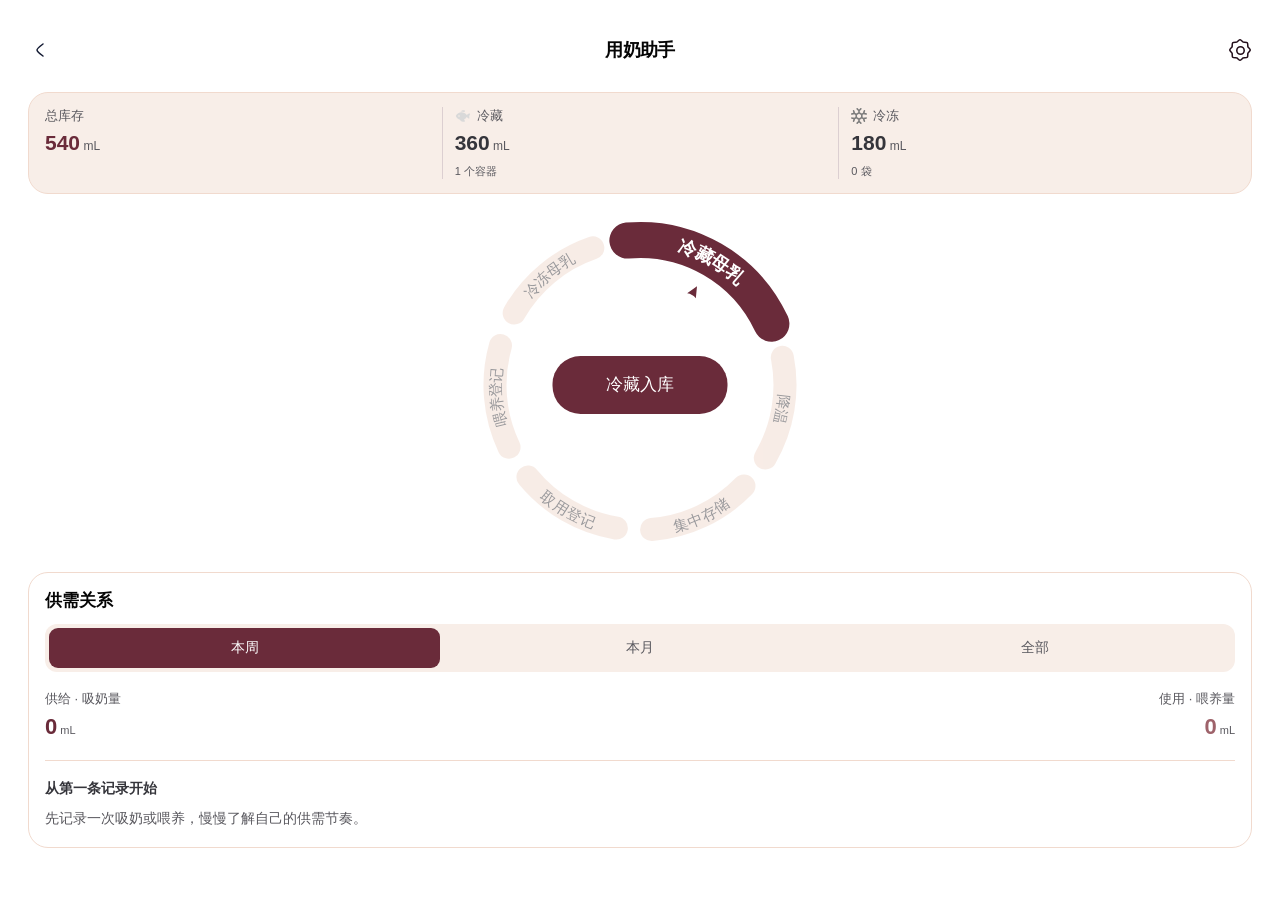
==== commit c88486f5: "Hide mini fridge temperature settings when NFC accessory is disabled" ====
--- a/milk-flow/index.html
+++ b/milk-flow/index.html
@@ -1,6 +1,6 @@
 <!doctype html>
 <html lang="zh-CN">
-<head><meta charset="utf-8"><meta name="viewport" content="width=device-width,initial-scale=1"><title>用奶助手 · Momcozy</title><link rel="stylesheet" href="style.css?v=20261014-layout-foundation-25"><link rel="stylesheet" href="embedded.css?v=20261014-layout-foundation-25"></head>
+<head><meta charset="utf-8"><meta name="viewport" content="width=device-width,initial-scale=1"><title>用奶助手 · Momcozy</title><link rel="stylesheet" href="style.css?v=20261014-fridge-setting-toggle-27"><link rel="stylesheet" href="embedded.css?v=20261014-fridge-setting-toggle-27"></head>
 <body>
 <main class="showcase">
   <button id="reset" hidden></button>
@@ -9,4 +9,4 @@
     <div id="interaction-layer" class="interaction-layer hidden"></div>
     <div id="toast" class="toast" role="status"></div>
   </section>
-</main><script src="app.js?v=20261014-layout-foundation-25"></script></body></html>
+</main><script src="app.js?v=20261014-fridge-setting-toggle-27"></script></body></html>
--- a/milk-flow/embedded.css
+++ b/milk-flow/embedded.css
@@ -42,3 +42,5 @@
 
 
 .phone .app-header .brand{min-width:0;white-space:nowrap;overflow:hidden;text-overflow:ellipsis}
+
+.balance-empty-guide>p:last-child,.balance-insight{text-wrap:balance}
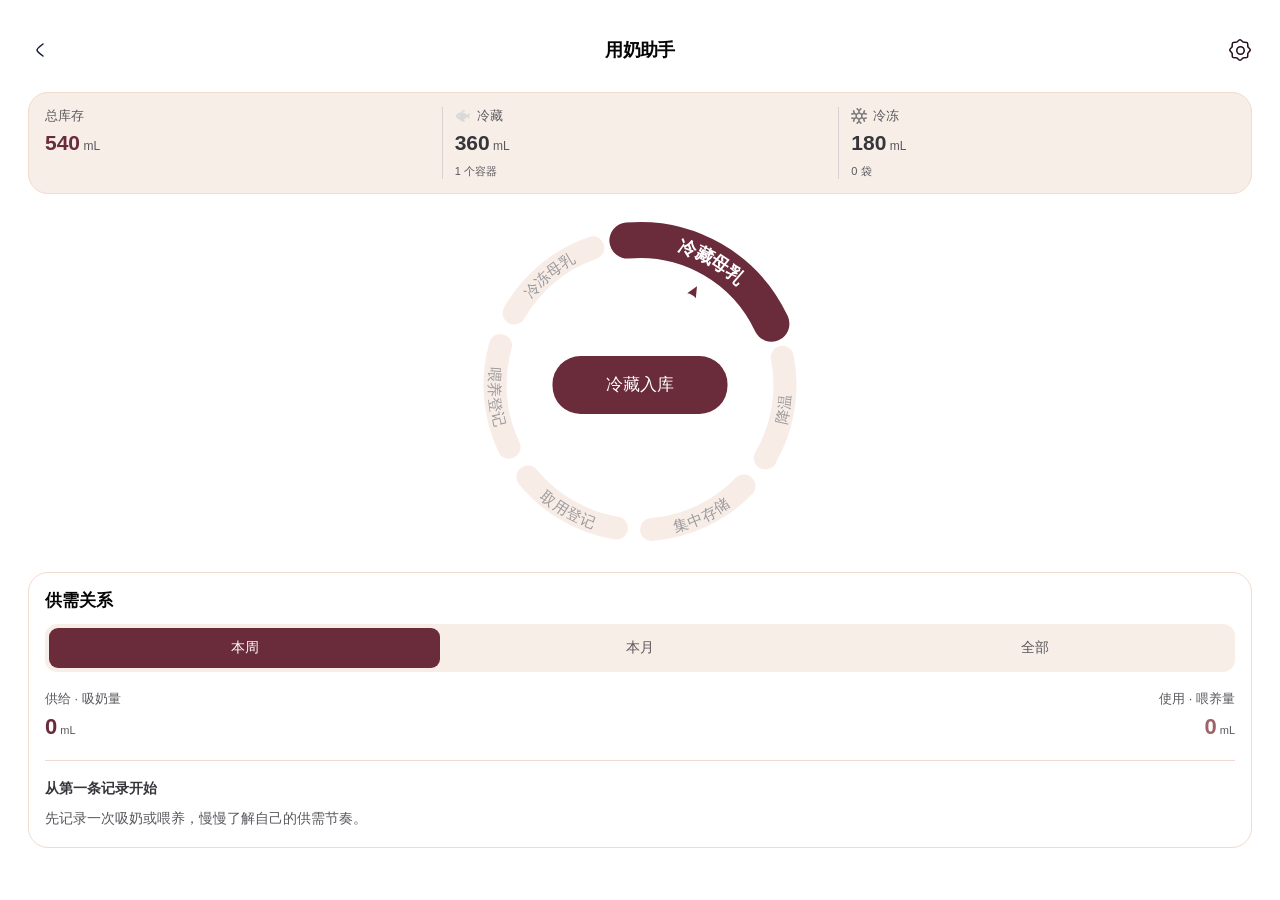
==== commit d6e2ca5e: "Orient ring labels by their current angular position" ====
--- a/milk-flow/index.html
+++ b/milk-flow/index.html
@@ -1,6 +1,6 @@
 <!doctype html>
 <html lang="zh-CN">
-<head><meta charset="utf-8"><meta name="viewport" content="width=device-width,initial-scale=1"><title>用奶助手 · Momcozy</title><link rel="stylesheet" href="style.css?v=20261014-fridge-setting-toggle-27"><link rel="stylesheet" href="embedded.css?v=20261014-fridge-setting-toggle-27"></head>
+<head><meta charset="utf-8"><meta name="viewport" content="width=device-width,initial-scale=1"><title>用奶助手 · Momcozy</title><link rel="stylesheet" href="style.css?v=20261014-ring-text-direction-28"><link rel="stylesheet" href="embedded.css?v=20261014-ring-text-direction-28"></head>
 <body>
 <main class="showcase">
   <button id="reset" hidden></button>
@@ -9,4 +9,4 @@
     <div id="interaction-layer" class="interaction-layer hidden"></div>
     <div id="toast" class="toast" role="status"></div>
   </section>
-</main><script src="app.js?v=20261014-fridge-setting-toggle-27"></script></body></html>
+</main><script src="app.js?v=20261014-ring-text-direction-28"></script></body></html>
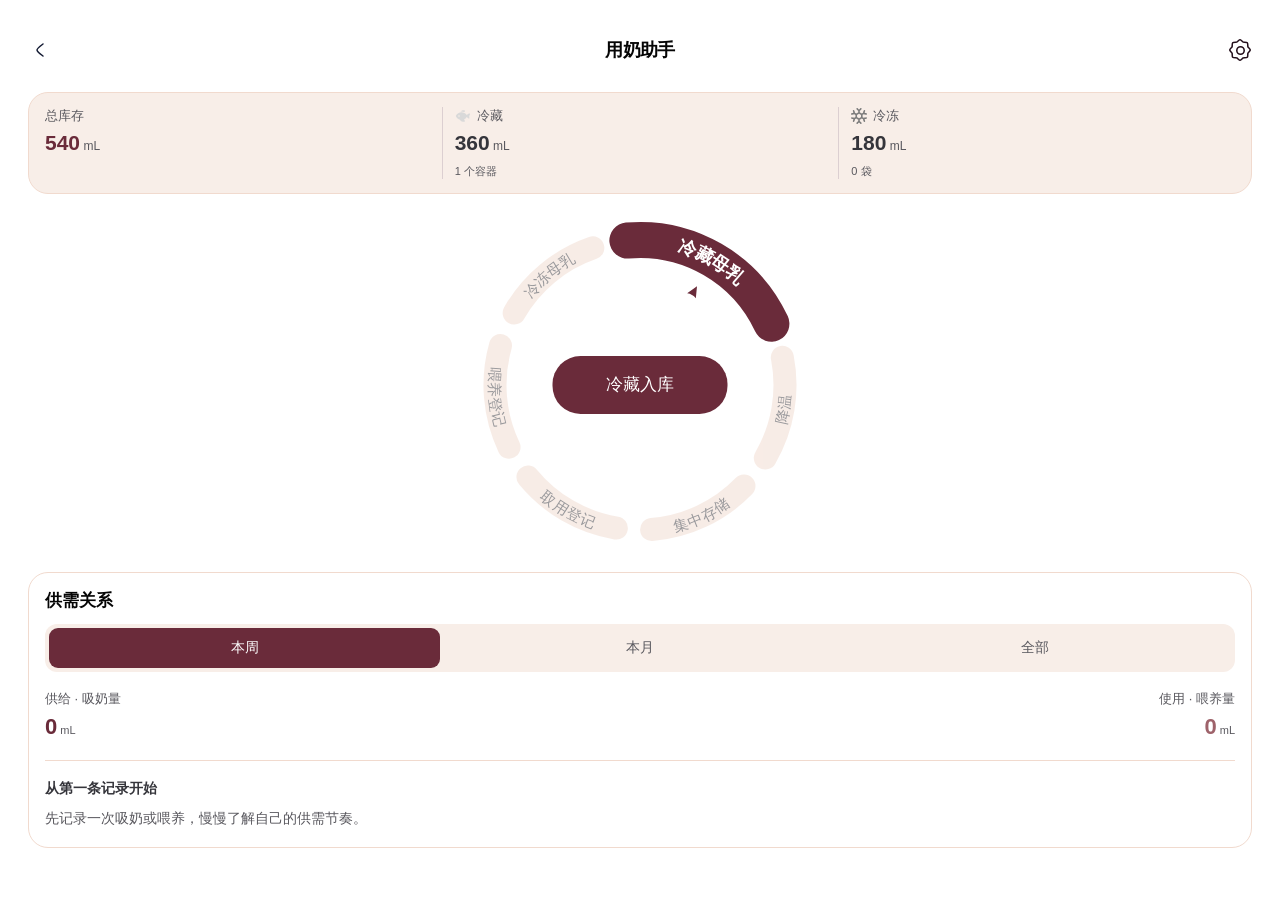
==== commit 0e05daf4: "Prioritize pump records in refrigerated admission and lock source timestamps" ====
--- a/milk-flow/index.html
+++ b/milk-flow/index.html
@@ -1,6 +1,6 @@
 <!doctype html>
 <html lang="zh-CN">
-<head><meta charset="utf-8"><meta name="viewport" content="width=device-width,initial-scale=1"><title>用奶助手 · Momcozy</title><link rel="stylesheet" href="style.css?v=20261014-ring-text-direction-28"><link rel="stylesheet" href="embedded.css?v=20261014-ring-text-direction-28"></head>
+<head><meta charset="utf-8"><meta name="viewport" content="width=device-width,initial-scale=1"><title>用奶助手 · Momcozy</title><link rel="stylesheet" href="style.css?v=20261014-cold-admission-priority-29"><link rel="stylesheet" href="embedded.css?v=20261014-cold-admission-priority-29"></head>
 <body>
 <main class="showcase">
   <button id="reset" hidden></button>
@@ -9,4 +9,4 @@
     <div id="interaction-layer" class="interaction-layer hidden"></div>
     <div id="toast" class="toast" role="status"></div>
   </section>
-</main><script src="app.js?v=20261014-ring-text-direction-28"></script></body></html>
+</main><script src="app.js?v=20261014-cold-admission-priority-29"></script></body></html>
--- a/milk-flow/embedded.css
+++ b/milk-flow/embedded.css
@@ -44,3 +44,5 @@
 .phone .app-header .brand{min-width:0;white-space:nowrap;overflow:hidden;text-overflow:ellipsis}
 
 .balance-empty-guide>p:last-child,.balance-insight{text-wrap:balance}
+
+.cold-admission-primary .admission-source-button{min-height:72px;font-size:17px;font-weight:600;padding:18px}.cold-manual-entry{margin:0 0 14px;padding:6px 0;color:var(--sub);font-size:14px}.admission-time-static{cursor:default}.manual-admission-fields{margin-top:16px}
